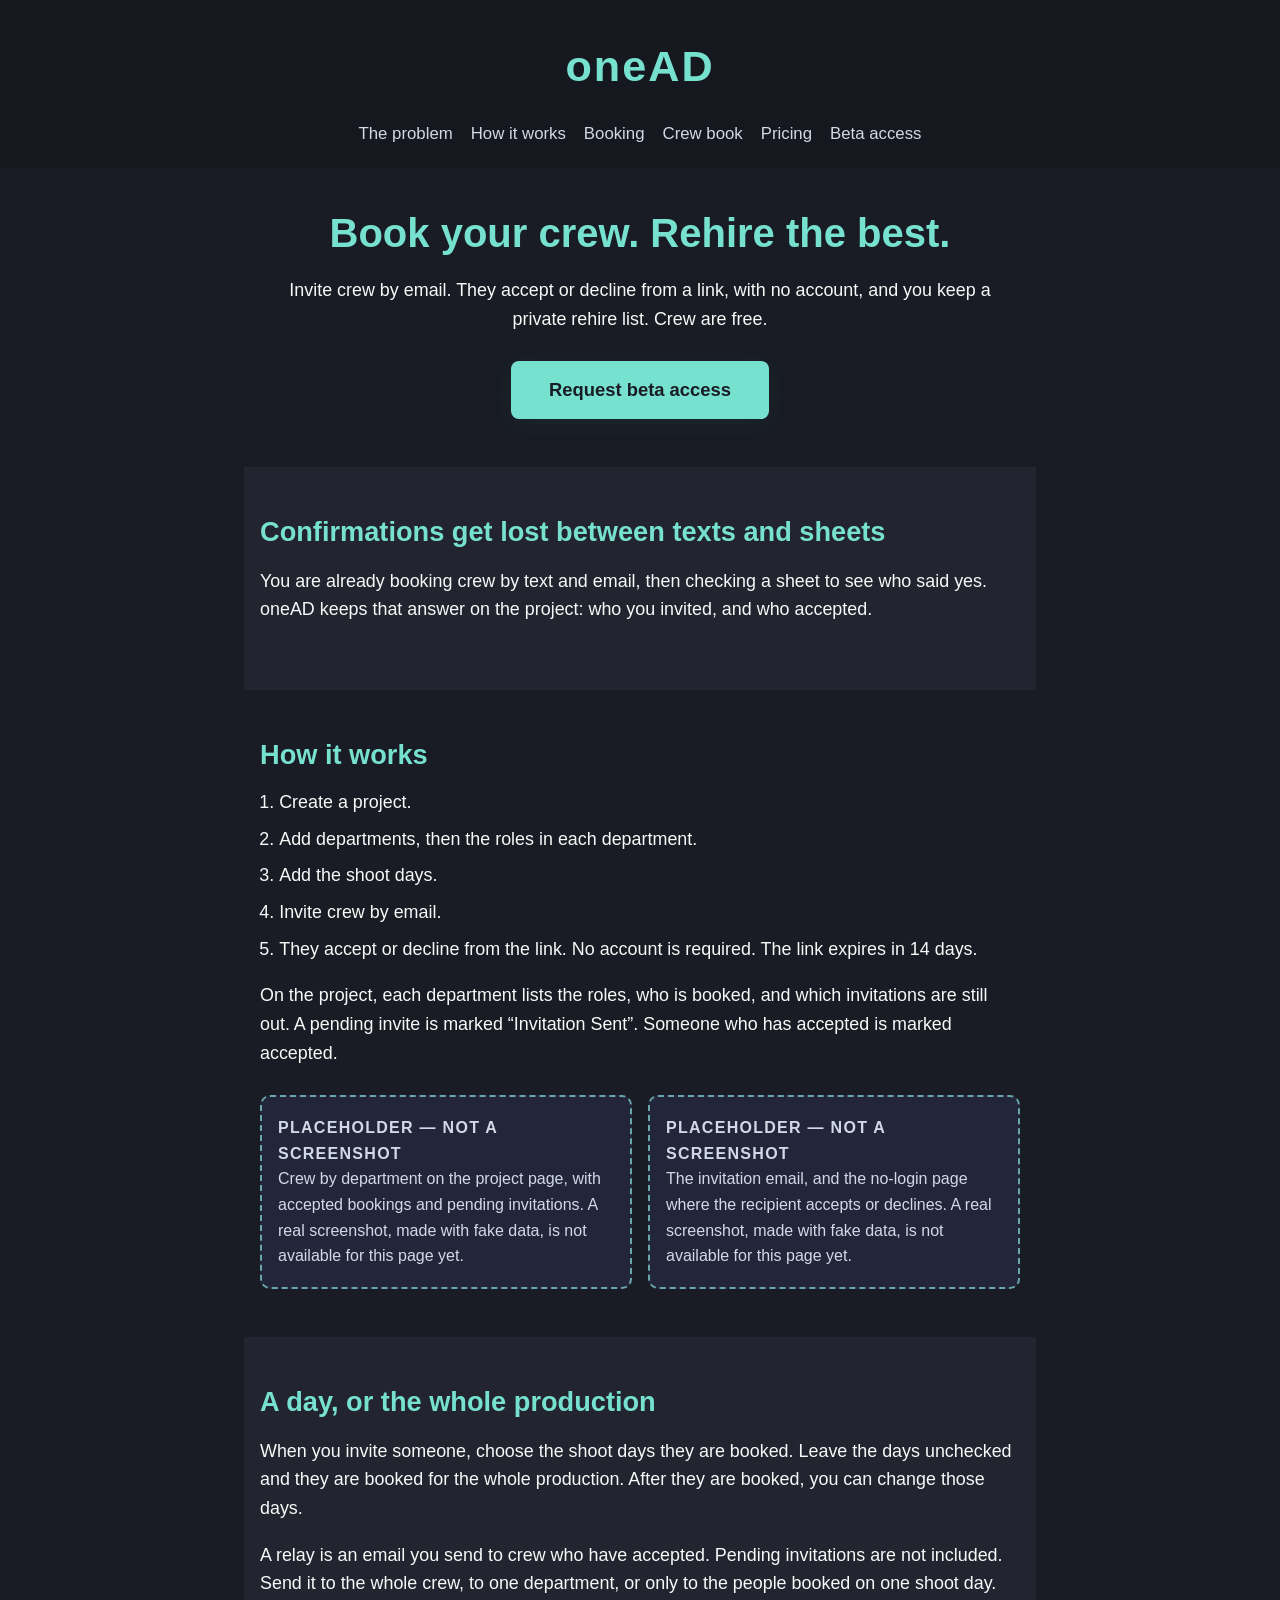
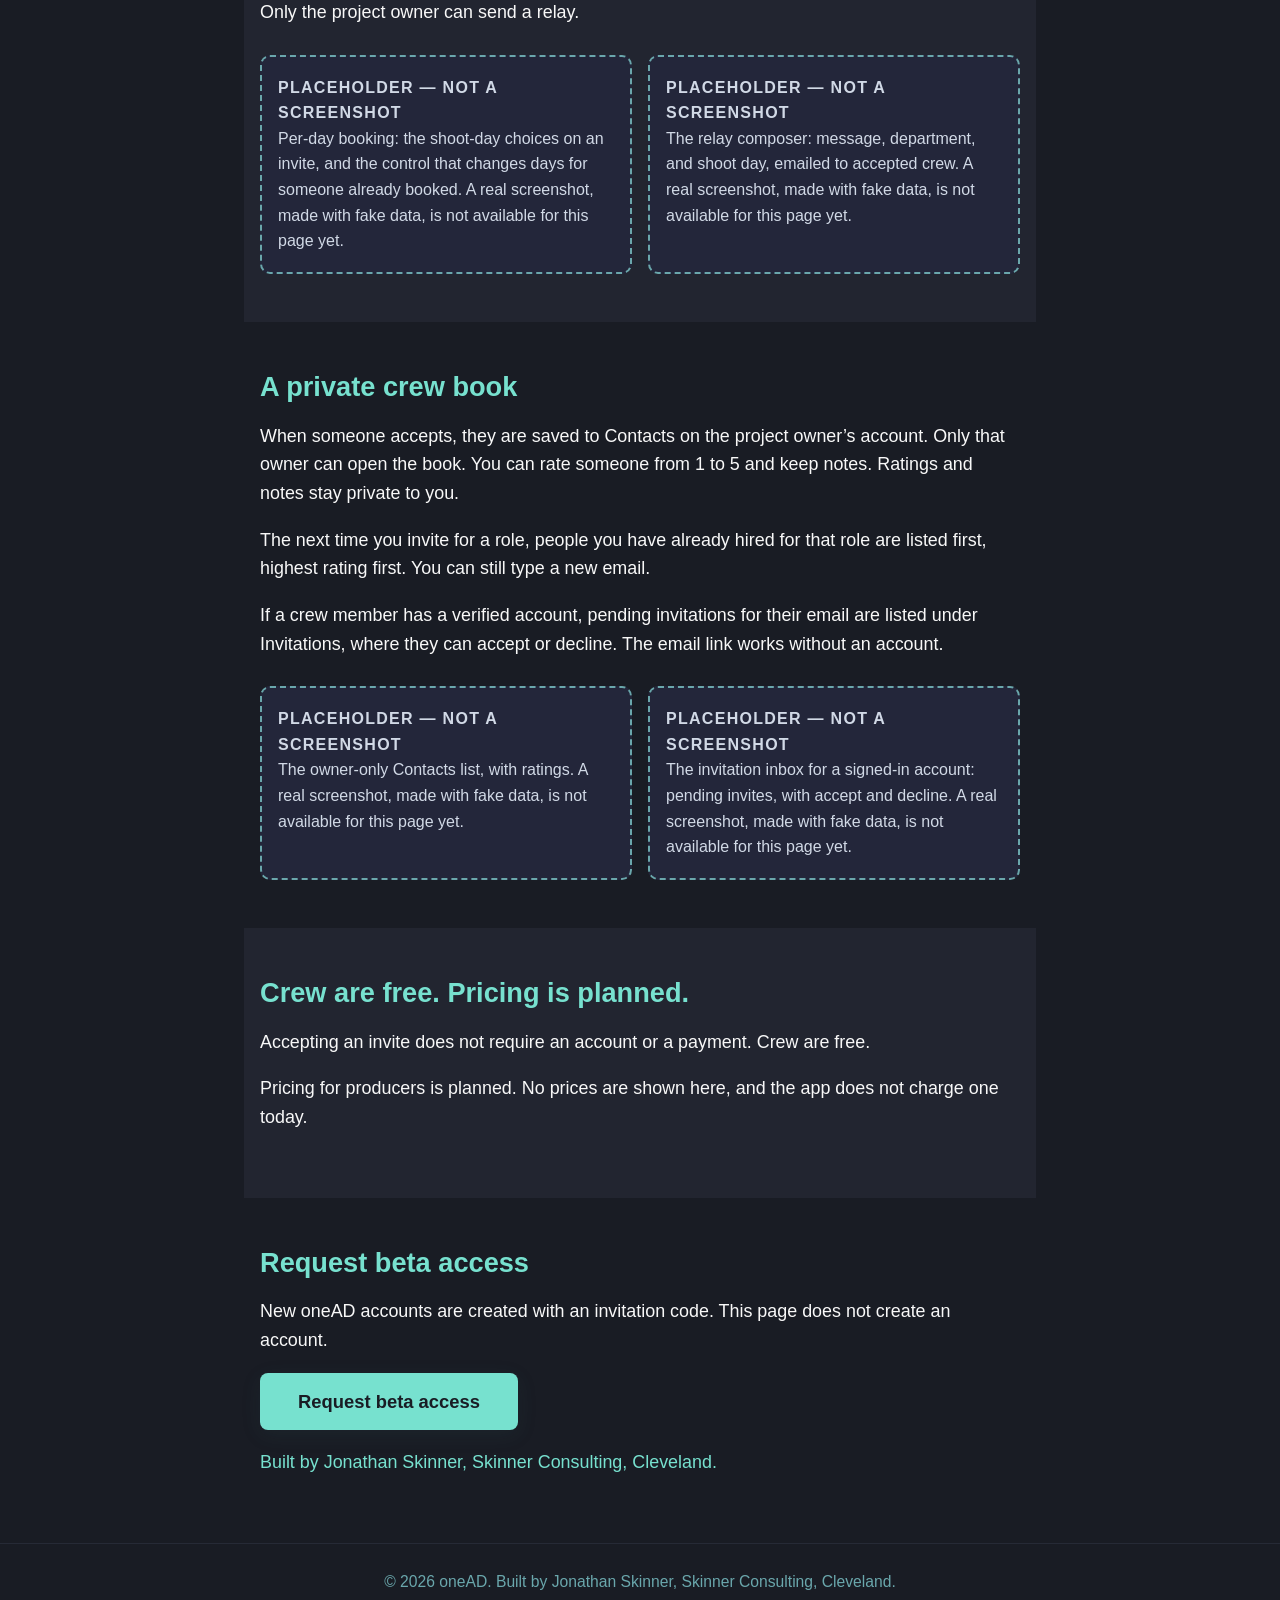
==== index.html @ 60d2ef18 "feat: redesign the homepage around what oneAD does today Replace the oversold feature cards with the" ====
<!DOCTYPE html>
<html lang="en">
<head>
    <meta charset="UTF-8">
    <title>oneAD — Book your crew. Rehire the best.</title>
    <meta name="viewport" content="width=device-width, initial-scale=1">
    <meta name="description" content="Invite crew by email, book them for a shoot day or the whole production, and keep a private rehire list. They accept or decline by link, with no account. Crew are free.">
    <style>
        body {
            font-family: 'Segoe UI', Arial, sans-serif;
            margin: 0;
            background: #191c24;
            color: #f8f8f8;
            line-height: 1.6;
        }
        header {
            background: #15181e;
            padding: 32px 16px 20px;
            text-align: center;
        }
        .logo {
            font-size: 2.7rem;
            font-weight: bold;
            color: #77e1cf;
            letter-spacing: 2px;
        }
        nav {
            margin: 20px 0 0;
            display: flex;
            flex-wrap: wrap;
            justify-content: center;
            gap: 8px 18px;
        }
        nav a {
            color: #d1d9e6;
            text-decoration: none;
            font-size: 1.05rem;
        }
        nav a:hover,
        nav a:focus-visible {
            color: #77e1cf;
        }
        a:focus-visible,
        button:focus-visible,
        input:focus-visible,
        textarea:focus-visible {
            outline: 2px solid #77e1cf;
            outline-offset: 3px;
        }
        .hero,
        .section {
            max-width: 760px;
            margin: 0 auto;
            padding: 48px 16px;
        }
        .hero {
            text-align: center;
            padding-top: 40px;
        }
        .hero h1,
        .section h2 {
            color: #77e1cf;
            line-height: 1.25;
        }
        .hero h1 {
            font-size: 2.5rem;
            margin: 0 0 18px;
        }
        .section h2 {
            font-size: 1.7rem;
            margin: 0 0 12px;
        }
        .lede,
        .hero p,
        .section p,
        .section li {
            font-size: 1.12rem;
        }
        .hero p {
            margin: 0 0 28px;
        }
        .cta-button,
        .form-submit {
            display: inline-block;
            background: #77e1cf;
            color: #191c24;
            font-size: 1.15rem;
            font-weight: bold;
            font-family: inherit;
            padding: 14px 38px;
            border: 0;
            border-radius: 8px;
            text-decoration: none;
            cursor: pointer;
            box-shadow: 0 5px 20px rgba(50, 100, 100, 0.12);
        }
        .cta-button:hover,
        .form-submit:hover {
            background: #5fd1b5;
            color: #15181e;
        }
        .band {
            background: #222530;
        }
        .steps {
            margin: 16px 0 0;
            padding-left: 1.2rem;
        }
        .steps li {
            margin: 0 0 8px;
        }
        .byline {
            color: #77e1cf;
            font-weight: 500;
        }
        .placeholder-grid {
            display: grid;
            grid-template-columns: 1fr;
            gap: 16px;
            margin-top: 28px;
        }
        .placeholder {
            margin: 0;
            background: #23263a;
            border: 2px dashed #6aa7ac;
            border-radius: 10px;
            padding: 18px 16px;
        }
        .placeholder-kicker {
            margin: 0 0 6px;
            color: #77e1cf;
            font-size: 0.78rem;
            font-weight: 700;
            letter-spacing: 0.08em;
            text-transform: uppercase;
        }
        .placeholder p {
            margin: 0;
            font-size: 1rem;
            color: #d1d9e6;
        }
        dialog {
            border: 0;
            border-radius: 12px;
            background: #23263a;
            color: #f8f8f8;
            width: min(440px, calc(100% - 32px));
            padding: 0;
            box-shadow: 0 12px 40px rgba(0, 0, 0, 0.35);
        }
        dialog::backdrop {
            background: rgba(10, 12, 16, 0.72);
        }
        .beta-form {
            margin: 0;
            padding: 24px 22px 22px;
        }
        .beta-form h2 {
            margin: 0 0 8px;
            color: #77e1cf;
            font-size: 1.4rem;
        }
        .beta-form p {
            margin: 0 0 16px;
            font-size: 0.98rem;
        }
        .field {
            display: flex;
            flex-direction: column;
            gap: 6px;
            margin-bottom: 14px;
            font-size: 0.98rem;
        }
        .field input {
            font: inherit;
            font-size: 1rem;
            padding: 10px 12px;
            border-radius: 8px;
            border: 1px solid #3a4158;
            background: #191c24;
            color: #f8f8f8;
        }
        .form-actions {
            display: flex;
            flex-wrap: wrap;
            gap: 10px;
            margin-top: 6px;
        }
        .text-button {
            background: transparent;
            color: #d1d9e6;
            border: 1px solid #3a4158;
            border-radius: 8px;
            font: inherit;
            font-weight: 600;
            padding: 14px 22px;
            cursor: pointer;
        }
        .form-status {
            margin: 12px 0 0;
            font-size: 0.98rem;
        }
        .form-status[data-state="error"] {
            color: #ffb4b4;
        }
        .hp {
            position: absolute;
            left: -10000px;
            top: auto;
            width: 1px;
            height: 1px;
            overflow: hidden;
        }
        footer {
            background: #191c24;
            text-align: center;
            padding: 25px 16px;
            font-size: 0.98rem;
            color: #6aa7ac;
            border-top: 1px solid #262a36;
        }
        @media (min-width: 751px) {
            .placeholder-grid {
                grid-template-columns: 1fr 1fr;
            }
        }
        @media (max-width: 750px) {
            .logo {
                font-size: 2.2rem;
            }
            .hero h1 {
                font-size: 1.9rem;
            }
            .cta-button,
            .form-submit,
            .text-button {
                width: 100%;
                box-sizing: border-box;
                text-align: center;
            }
            .form-actions {
                flex-direction: column;
            }
        }
    </style>
</head>
<body>
    <header>
        <div class="logo">oneAD</div>
        <nav aria-label="Page">
            <a href="#problem">The problem</a>
            <a href="#how-it-works">How it works</a>
            <a href="#booking">Booking</a>
            <a href="#crew-book">Crew book</a>
            <a href="#stack">Pricing</a>
            <a href="#request-access">Beta access</a>
        </nav>
    </header>

    <main>
        <section class="hero" id="top">
            <h1>Book your crew. Rehire the best.</h1>
            <p>
                Invite crew by email. They accept or decline from a link, with no account, and you keep a private rehire list. Crew are free.
            </p>
            <a class="cta-button" href="#beta-dialog">Request beta access</a>
        </section>

        <section class="section band" id="problem">
            <h2>Confirmations get lost between texts and sheets</h2>
            <p>
                You are already booking crew by text and email, then checking a sheet to see who said yes. oneAD keeps that answer on the project: who you invited, and who accepted.
            </p>
        </section>

        <section class="section" id="how-it-works">
            <h2>How it works</h2>
            <ol class="steps">
                <li>Create a project.</li>
                <li>Add departments, then the roles in each department.</li>
                <li>Add the shoot days.</li>
                <li>Invite crew by email.</li>
                <li>They accept or decline from the link. No account is required. The link expires in 14 days.</li>
            </ol>
            <p>
                On the project, each department lists the roles, who is booked, and which invitations are still out. A pending invite is marked “Invitation Sent”. Someone who has accepted is marked accepted.
            </p>
            <div class="placeholder-grid">
                <figure class="placeholder">
                    <p class="placeholder-kicker">Placeholder — not a screenshot</p>
                    <p>Crew by department on the project page, with accepted bookings and pending invitations. A real screenshot, made with fake data, is not available for this page yet.</p>
                </figure>
                <figure class="placeholder">
                    <p class="placeholder-kicker">Placeholder — not a screenshot</p>
                    <p>The invitation email, and the no-login page where the recipient accepts or declines. A real screenshot, made with fake data, is not available for this page yet.</p>
                </figure>
            </div>
        </section>

        <section class="section band" id="booking">
            <h2>A day, or the whole production</h2>
            <p>
                When you invite someone, choose the shoot days they are booked. Leave the days unchecked and they are booked for the whole production. After they are booked, you can change those days.
            </p>
            <p>
                A relay is an email you send to crew who have accepted. Pending invitations are not included. Send it to the whole crew, to one department, or only to the people booked on one shoot day. Only the project owner can send a relay.
            </p>
            <div class="placeholder-grid">
                <figure class="placeholder">
                    <p class="placeholder-kicker">Placeholder — not a screenshot</p>
                    <p>Per-day booking: the shoot-day choices on an invite, and the control that changes days for someone already booked. A real screenshot, made with fake data, is not available for this page yet.</p>
                </figure>
                <figure class="placeholder">
                    <p class="placeholder-kicker">Placeholder — not a screenshot</p>
                    <p>The relay composer: message, department, and shoot day, emailed to accepted crew. A real screenshot, made with fake data, is not available for this page yet.</p>
                </figure>
            </div>
        </section>

        <section class="section" id="crew-book">
            <h2>A private crew book</h2>
            <p>
                When someone accepts, they are saved to Contacts on the project owner’s account. Only that owner can open the book. You can rate someone from 1 to 5 and keep notes. Ratings and notes stay private to you.
            </p>
            <p>
                The next time you invite for a role, people you have already hired for that role are listed first, highest rating first. You can still type a new email.
            </p>
            <p>
                If a crew member has a verified account, pending invitations for their email are listed under Invitations, where they can accept or decline. The email link works without an account.
            </p>
            <div class="placeholder-grid">
                <figure class="placeholder">
                    <p class="placeholder-kicker">Placeholder — not a screenshot</p>
                    <p>The owner-only Contacts list, with ratings. A real screenshot, made with fake data, is not available for this page yet.</p>
                </figure>
                <figure class="placeholder">
                    <p class="placeholder-kicker">Placeholder — not a screenshot</p>
                    <p>The invitation inbox for a signed-in account: pending invites, with accept and decline. A real screenshot, made with fake data, is not available for this page yet.</p>
                </figure>
            </div>
        </section>

        <section class="section band" id="stack">
            <h2>Crew are free. Pricing is planned.</h2>
            <p>
                Accepting an invite does not require an account or a payment. Crew are free.
            </p>
            <p>
                Pricing for producers is planned. No prices are shown here, and the app does not charge one today.
            </p>
        </section>

        <section class="section" id="request-access">
            <h2>Request beta access</h2>
            <p>
                New oneAD accounts are created with an invitation code. This page does not create an account.
            </p>
            <a class="cta-button" href="#beta-dialog">Request beta access</a>
            <p class="byline">Built by Jonathan Skinner, Skinner Consulting, Cleveland.</p>
        </section>
    </main>

    <dialog id="beta-dialog" aria-labelledby="beta-dialog-title">
        <form class="beta-form" name="beta-access" method="POST" data-netlify="true" data-netlify-honeypot="bot-field">
            <h2 id="beta-dialog-title">Request beta access</h2>
            <p>Send your name, email, and the kind of production you work on.</p>
            <p class="hp">
                <label>Leave this empty <input name="bot-field" tabindex="-1" autocomplete="off"></label>
            </p>
            <input type="hidden" name="form-name" value="beta-access">
            <label class="field">
                Name
                <input id="beta-name" name="name" type="text" required maxlength="200" autocomplete="name">
            </label>
            <label class="field">
                Email
                <input id="beta-email" name="email" type="email" required maxlength="200" autocomplete="email">
            </label>
            <label class="field">
                Production type
                <input id="beta-production-type" name="production-type" type="text" required maxlength="200" autocomplete="organization-title">
            </label>
            <div class="form-actions">
                <button class="form-submit" type="submit">Request beta access</button>
                <button class="text-button" type="button" id="beta-cancel">Cancel</button>
            </div>
            <p class="form-status" id="beta-status" role="status" hidden></p>
        </form>
    </dialog>

    <noscript>
        <style>
            #beta-dialog {
                display: block;
                position: static;
                width: min(440px, calc(100% - 32px));
                margin: 0 auto 48px;
                inset: auto;
            }
            #beta-cancel {
                display: none;
            }
        </style>
    </noscript>

    <footer>
        &copy; 2026 oneAD. Built by Jonathan Skinner, Skinner Consulting, Cleveland.
    </footer>

    <script>
        (function () {
            var dialog = document.getElementById('beta-dialog');
            var form = dialog.querySelector('form');
            var status = document.getElementById('beta-status');
            var cancel = document.getElementById('beta-cancel');
            var nameInput = document.getElementById('beta-name');
            var lastTrigger = null;

            if (!dialog || !form || typeof dialog.showModal !== 'function') {
                return;
            }

            function openDialog(trigger) {
                lastTrigger = trigger || null;
                status.hidden = true;
                status.textContent = '';
                status.removeAttribute('data-state');
                dialog.showModal();
                nameInput.focus();
            }

            function closeDialog() {
                if (dialog.open) {
                    dialog.close();
                }
            }

            document.querySelectorAll('a[href="#beta-dialog"]').forEach(function (link) {
                link.addEventListener('click', function (event) {
                    event.preventDefault();
                    openDialog(link);
                });
            });

            cancel.addEventListener('click', closeDialog);

            dialog.addEventListener('close', function () {
                if (lastTrigger && typeof lastTrigger.focus === 'function') {
                    lastTrigger.focus();
                }
            });

            form.addEventListener('submit', function (event) {
                event.preventDefault();
                if (!form.reportValidity()) {
                    return;
                }

                var submit = form.querySelector('button[type="submit"]');
                submit.disabled = true;
                status.hidden = true;
                status.removeAttribute('data-state');

                var body = new URLSearchParams(new FormData(form)).toString();
                fetch('/', {
                    method: 'POST',
                    headers: { 'Content-Type': 'application/x-www-form-urlencoded' },
                    body: body
                }).then(function (response) {
                    if (!response.ok) {
                        throw new Error('Request failed');
                    }
                    form.reset();
                    status.textContent = 'Thanks. Your request has been sent.';
                    status.hidden = false;
                }).catch(function () {
                    status.dataset.state = 'error';
                    status.textContent = 'That request did not send. Check the form and try again.';
                    status.hidden = false;
                }).finally(function () {
                    submit.disabled = false;
                });
            });
        })();
    </script>
</body>
</html>
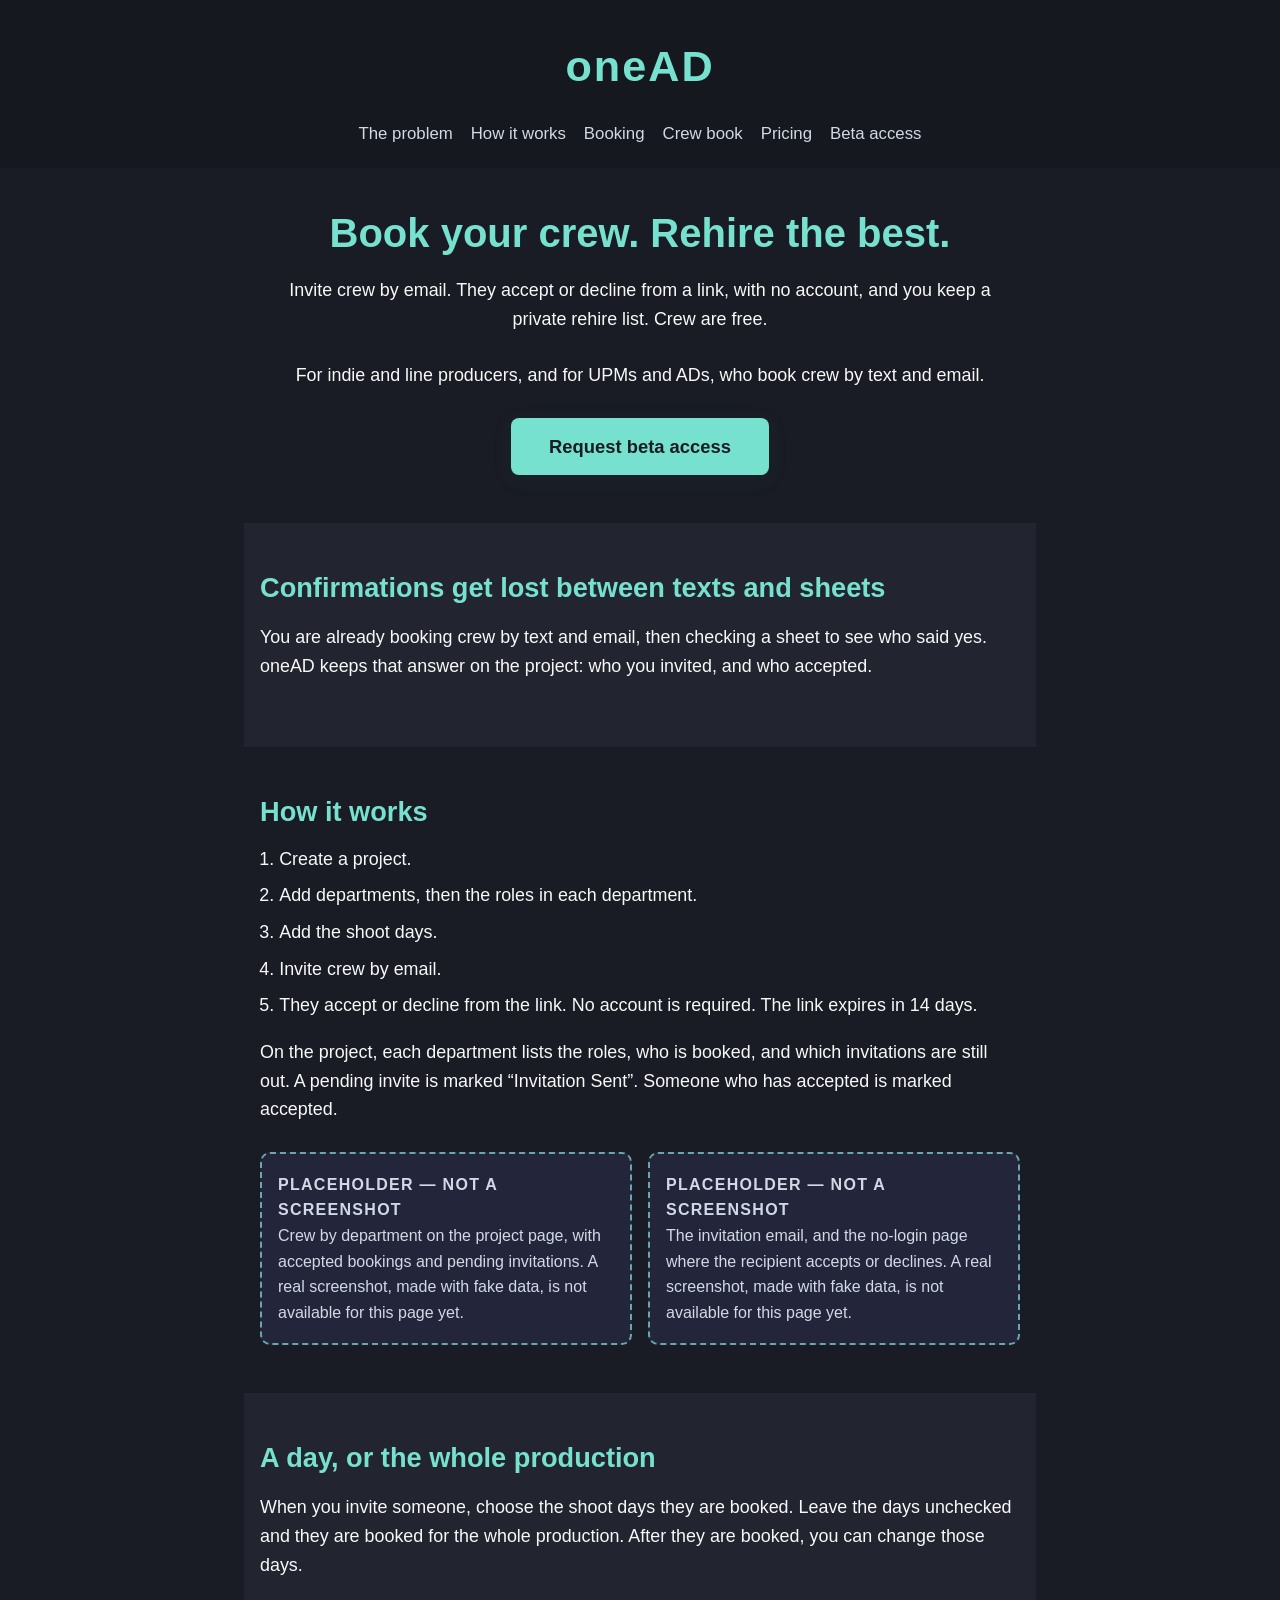
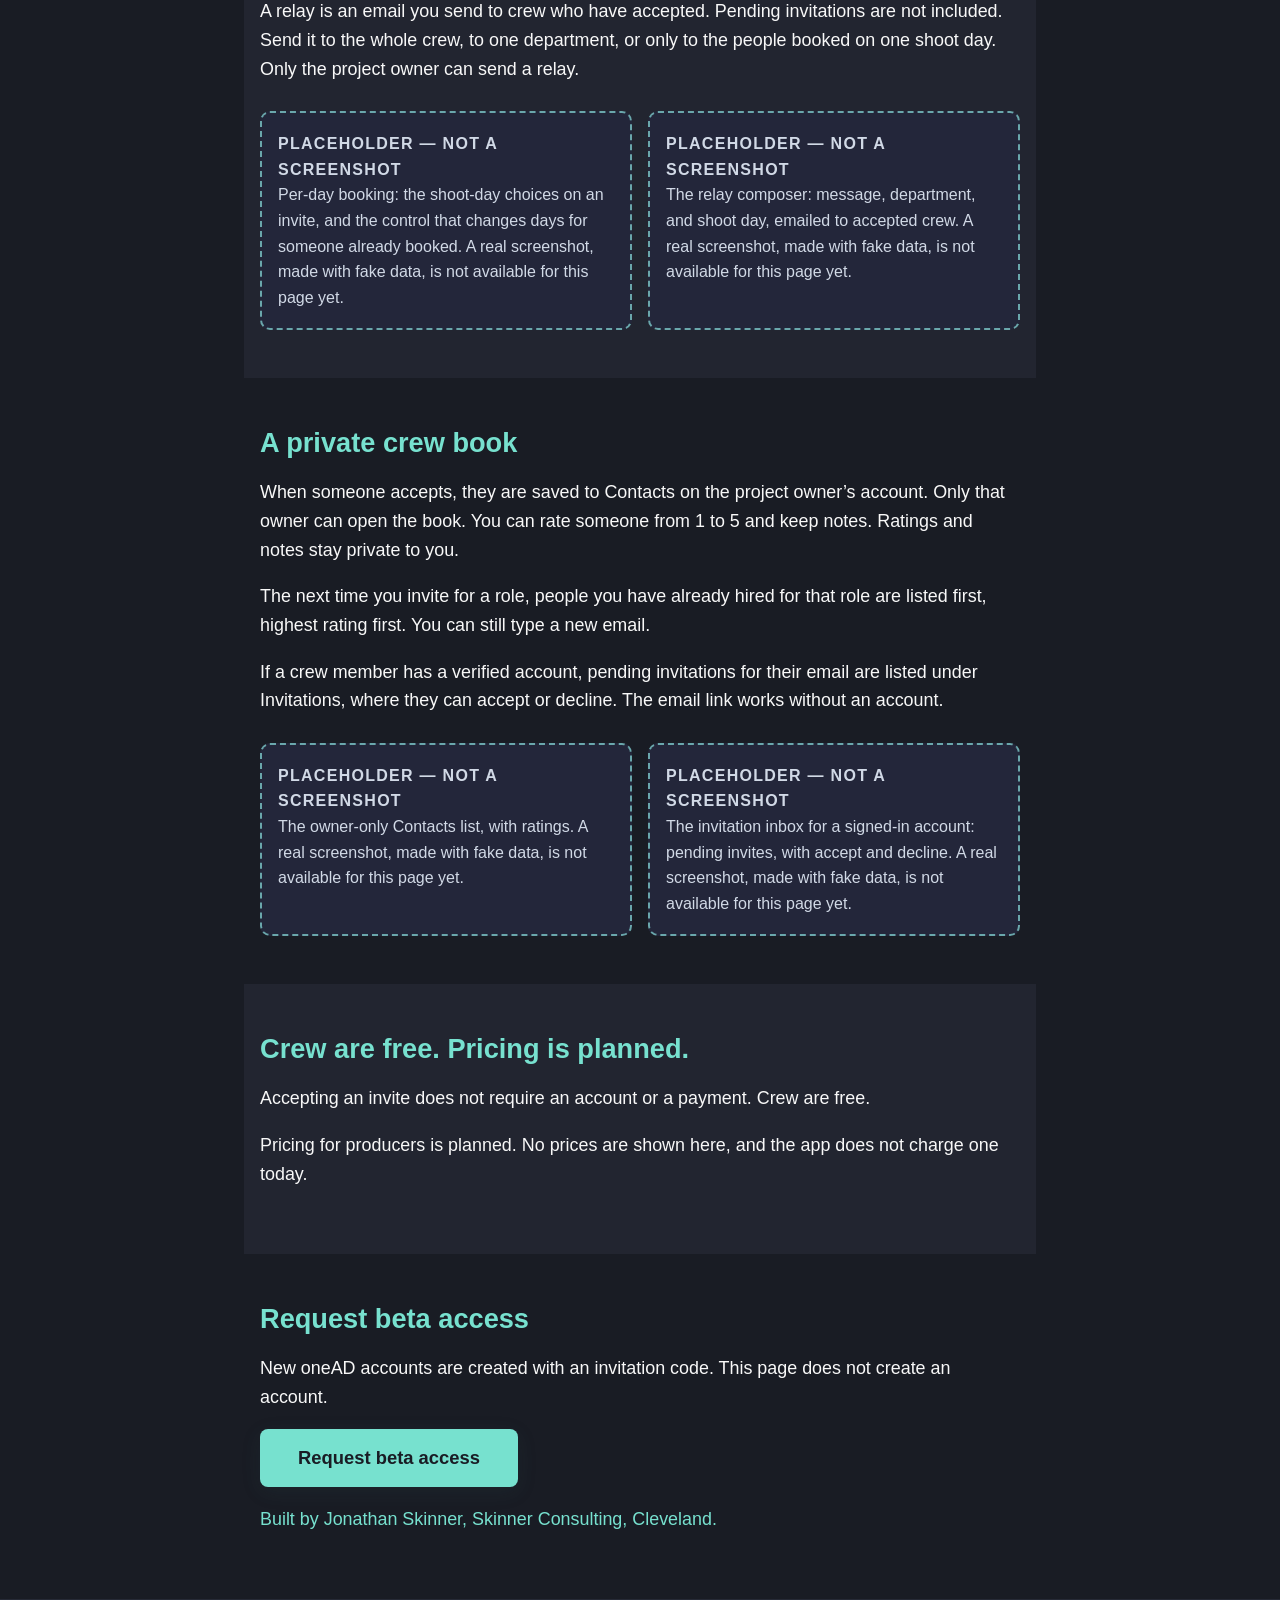
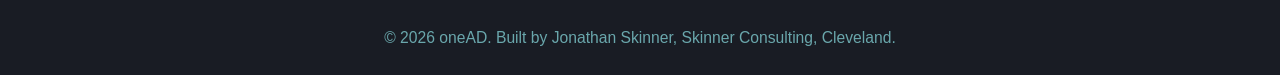
==== commit 0f6e734b: "feat: name the producers the homepage is written for The approved brief addresses indie and line pro" ====
--- a/index.html
+++ b/index.html
@@ -262,6 +262,9 @@
             <h1>Book your crew. Rehire the best.</h1>
             <p>
                 Invite crew by email. They accept or decline from a link, with no account, and you keep a private rehire list. Crew are free.
+            </p>
+            <p>
+                For indie and line producers, and for UPMs and ADs, who book crew by text and email.
             </p>
             <a class="cta-button" href="#beta-dialog">Request beta access</a>
         </section>
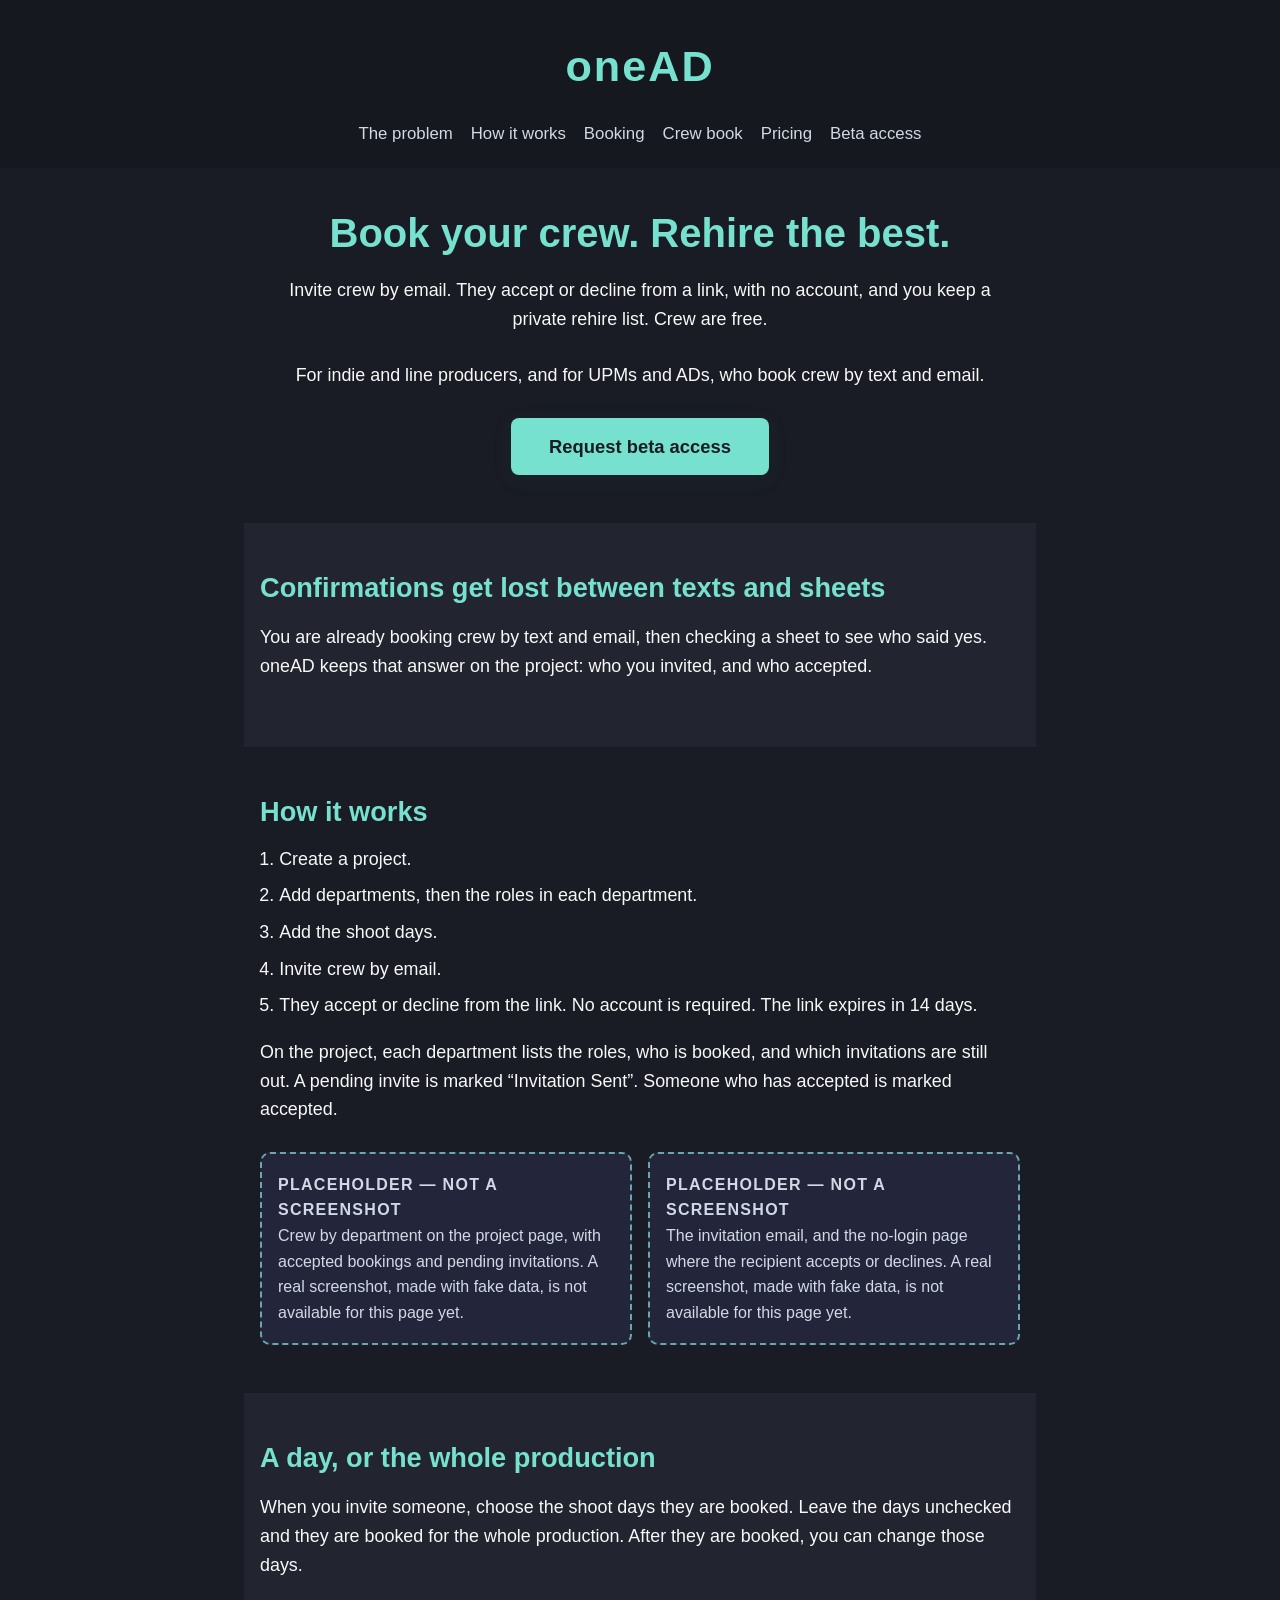
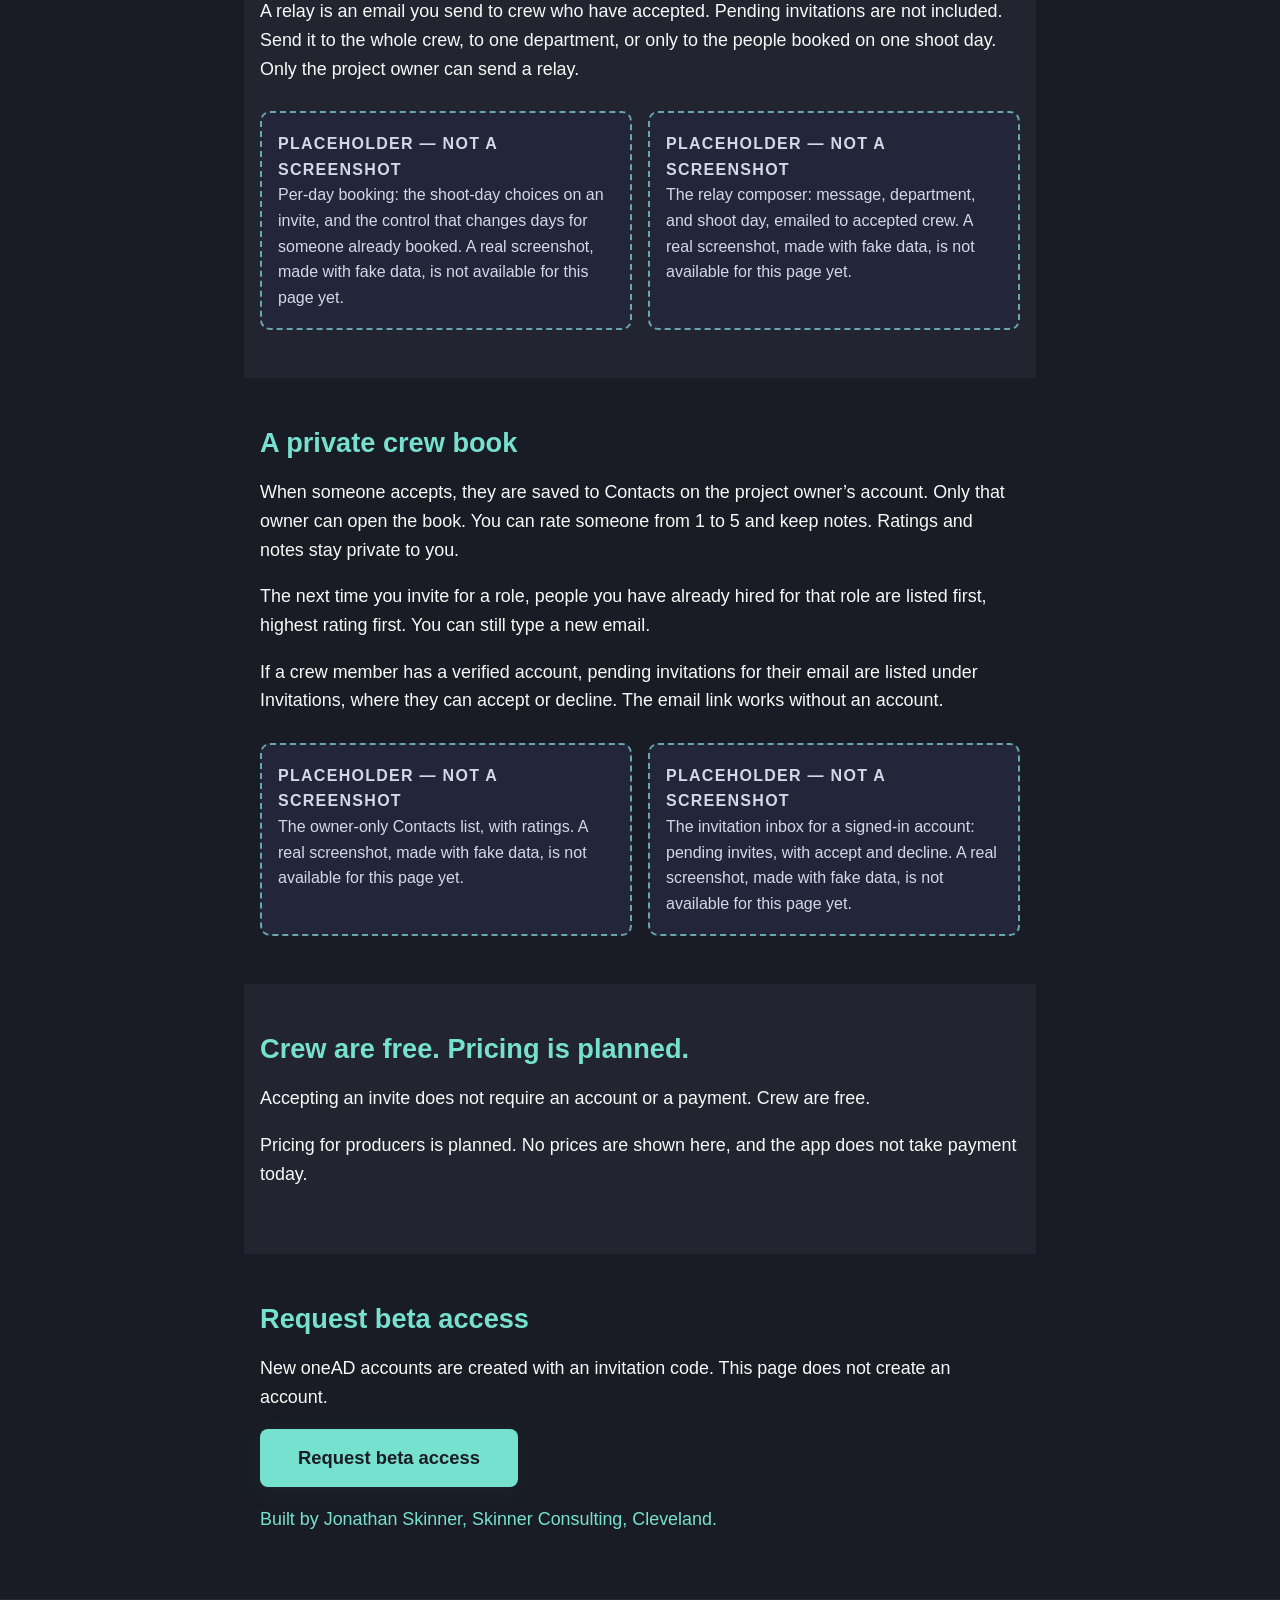
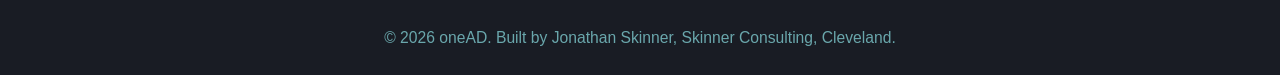
==== commit 6cd3a5af: "fix: keep the beta form valid and clarify pricing copy Move the no-JavaScript form styles into the h" ====
--- a/index.html
+++ b/index.html
@@ -5,6 +5,20 @@
     <title>oneAD — Book your crew. Rehire the best.</title>
     <meta name="viewport" content="width=device-width, initial-scale=1">
     <meta name="description" content="Invite crew by email, book them for a shoot day or the whole production, and keep a private rehire list. They accept or decline by link, with no account. Crew are free.">
+    <noscript>
+        <style>
+            #beta-dialog {
+                display: block;
+                position: static;
+                width: min(440px, calc(100% - 32px));
+                margin: 0 auto 48px;
+                inset: auto;
+            }
+            #beta-cancel {
+                display: none;
+            }
+        </style>
+    </noscript>
     <style>
         body {
             font-family: 'Segoe UI', Arial, sans-serif;
@@ -349,7 +363,7 @@
                 Accepting an invite does not require an account or a payment. Crew are free.
             </p>
             <p>
-                Pricing for producers is planned. No prices are shown here, and the app does not charge one today.
+                Pricing for producers is planned. No prices are shown here, and the app does not take payment today.
             </p>
         </section>
 
@@ -368,7 +382,7 @@
             <h2 id="beta-dialog-title">Request beta access</h2>
             <p>Send your name, email, and the kind of production you work on.</p>
             <p class="hp">
-                <label>Leave this empty <input name="bot-field" tabindex="-1" autocomplete="off"></label>
+                <label>Leave this empty <input name="bot-field" type="text" tabindex="-1" autocomplete="off"></label>
             </p>
             <input type="hidden" name="form-name" value="beta-access">
             <label class="field">
@@ -390,21 +404,6 @@
             <p class="form-status" id="beta-status" role="status" hidden></p>
         </form>
     </dialog>
-
-    <noscript>
-        <style>
-            #beta-dialog {
-                display: block;
-                position: static;
-                width: min(440px, calc(100% - 32px));
-                margin: 0 auto 48px;
-                inset: auto;
-            }
-            #beta-cancel {
-                display: none;
-            }
-        </style>
-    </noscript>
 
     <footer>
         &copy; 2026 oneAD. Built by Jonathan Skinner, Skinner Consulting, Cleveland.
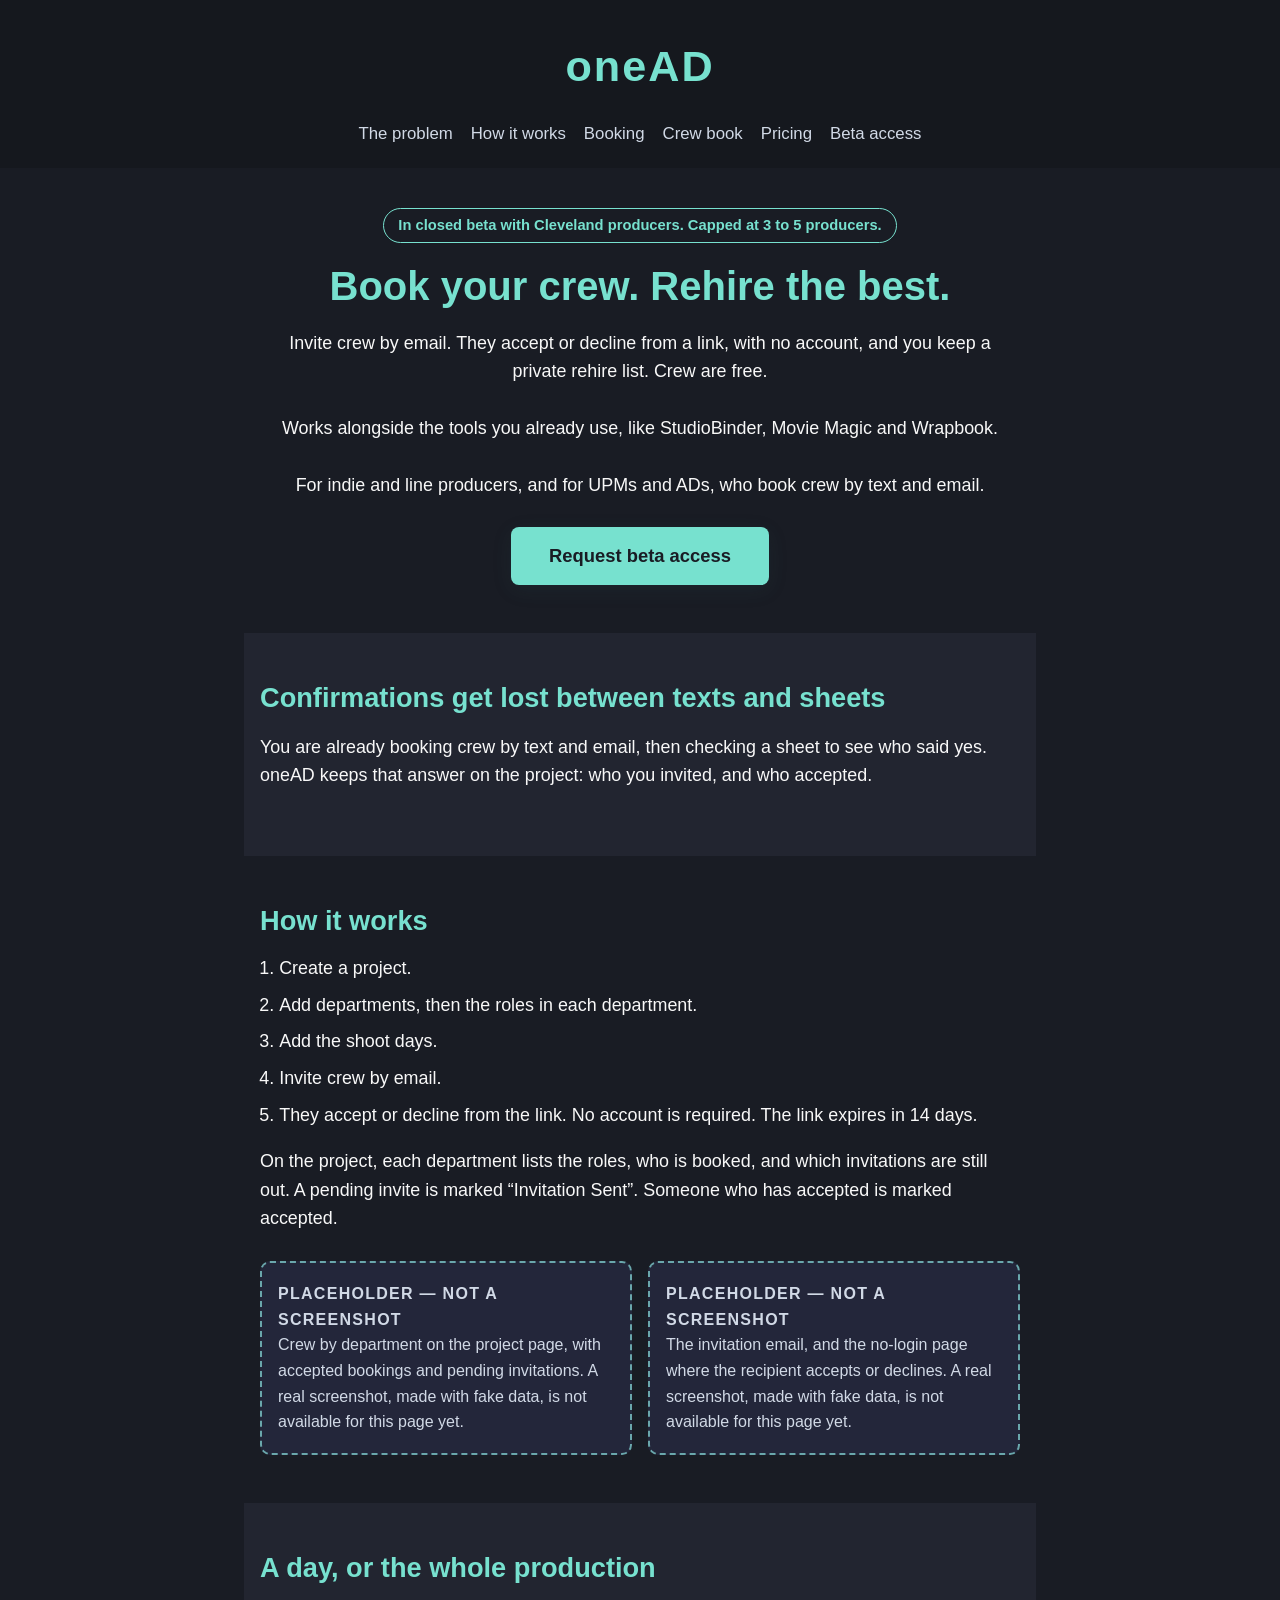
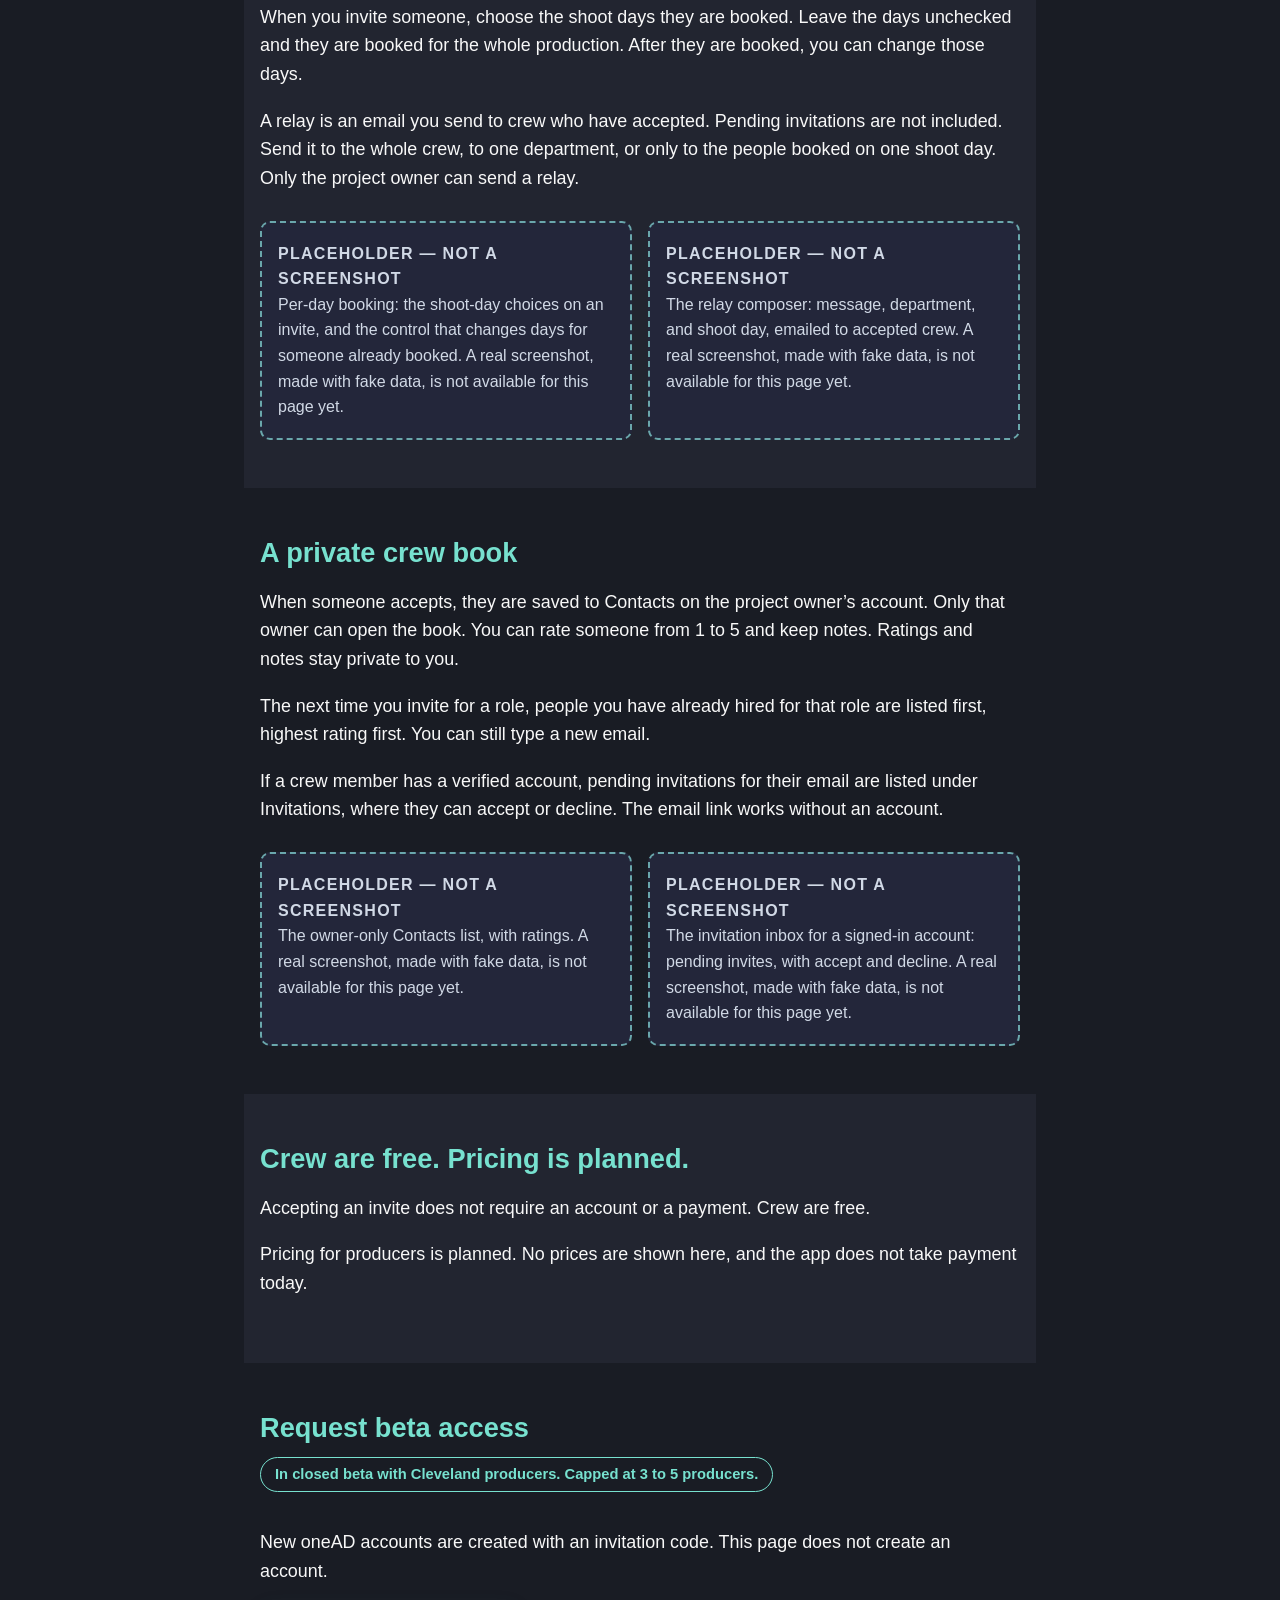
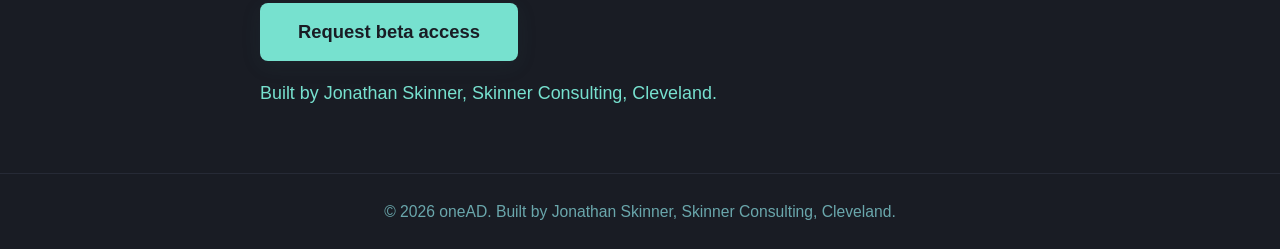
==== commit c5eaf7b5: "feat: add the confirmed beta lines and homepage SEO tags Publish the closed-beta cap and the alongsi" ====
--- a/index.html
+++ b/index.html
@@ -2,9 +2,38 @@
 <html lang="en">
 <head>
     <meta charset="UTF-8">
-    <title>oneAD — Book your crew. Rehire the best.</title>
+    <title>oneAD: Crew Booking for Film Productions</title>
     <meta name="viewport" content="width=device-width, initial-scale=1">
     <meta name="description" content="Invite crew by email, book them for a shoot day or the whole production, and keep a private rehire list. They accept or decline by link, with no account. Crew are free.">
+    <link rel="canonical" href="https://oneadapp.com/">
+    <meta property="og:title" content="oneAD: Crew Booking for Film Productions">
+    <meta property="og:description" content="Invite crew by email, book them for a shoot day or the whole production, and keep a private rehire list. They accept or decline by link, with no account. Crew are free.">
+    <meta property="og:type" content="website">
+    <meta property="og:url" content="https://oneadapp.com/">
+    <meta property="og:site_name" content="oneAD">
+    <meta name="twitter:card" content="summary">
+    <meta name="twitter:description" content="Invite crew by email, book them for a shoot day or the whole production, and keep a private rehire list. They accept or decline by link, with no account. Crew are free.">
+    <link rel="icon" href="/favicon.svg" type="image/svg+xml">
+    <script type="application/ld+json">
+    {
+        "@context": "https://schema.org",
+        "@type": "Organization",
+        "name": "oneAD",
+        "url": "https://oneadapp.com/",
+        "founder": {
+            "@type": "Person",
+            "name": "Jonathan Skinner"
+        }
+    }
+    </script>
+    <script type="application/ld+json">
+    {
+        "@context": "https://schema.org",
+        "@type": "WebSite",
+        "name": "oneAD",
+        "url": "https://oneadapp.com/"
+    }
+    </script>
     <noscript>
         <style>
             #beta-dialog {
@@ -92,6 +121,18 @@
         }
         .hero p {
             margin: 0 0 28px;
+        }
+        .hero .beta-badge,
+        .section .beta-badge {
+            display: inline-block;
+            margin: 0 0 18px;
+            padding: 6px 14px;
+            border: 1px solid #77e1cf;
+            border-radius: 999px;
+            color: #77e1cf;
+            font-size: 0.92rem;
+            font-weight: 600;
+            line-height: 1.4;
         }
         .cta-button,
         .form-submit {
@@ -169,7 +210,7 @@
             margin: 0;
             padding: 24px 22px 22px;
         }
-        .beta-form h2 {
+        .beta-form h3 {
             margin: 0 0 8px;
             color: #77e1cf;
             font-size: 1.4rem;
@@ -273,9 +314,13 @@
 
     <main>
         <section class="hero" id="top">
+            <p class="beta-badge">In closed beta with Cleveland producers. Capped at 3 to 5 producers.</p>
             <h1>Book your crew. Rehire the best.</h1>
             <p>
                 Invite crew by email. They accept or decline from a link, with no account, and you keep a private rehire list. Crew are free.
+            </p>
+            <p>
+                Works alongside the tools you already use, like StudioBinder, Movie Magic and Wrapbook.
             </p>
             <p>
                 For indie and line producers, and for UPMs and ADs, who book crew by text and email.
@@ -369,6 +414,7 @@
 
         <section class="section" id="request-access">
             <h2>Request beta access</h2>
+            <p class="beta-badge">In closed beta with Cleveland producers. Capped at 3 to 5 producers.</p>
             <p>
                 New oneAD accounts are created with an invitation code. This page does not create an account.
             </p>
@@ -379,7 +425,7 @@
 
     <dialog id="beta-dialog" aria-labelledby="beta-dialog-title">
         <form class="beta-form" name="beta-access" method="POST" data-netlify="true" data-netlify-honeypot="bot-field">
-            <h2 id="beta-dialog-title">Request beta access</h2>
+            <h3 id="beta-dialog-title">Request beta access</h3>
             <p>Send your name, email, and the kind of production you work on.</p>
             <p class="hp">
                 <label>Leave this empty <input name="bot-field" type="text" tabindex="-1" autocomplete="off"></label>
@@ -395,7 +441,7 @@
             </label>
             <label class="field">
                 Production type
-                <input id="beta-production-type" name="production-type" type="text" required maxlength="200" autocomplete="organization-title">
+                <input id="beta-production-type" name="production-type" type="text" required maxlength="200" autocomplete="off">
             </label>
             <div class="form-actions">
                 <button class="form-submit" type="submit">Request beta access</button>
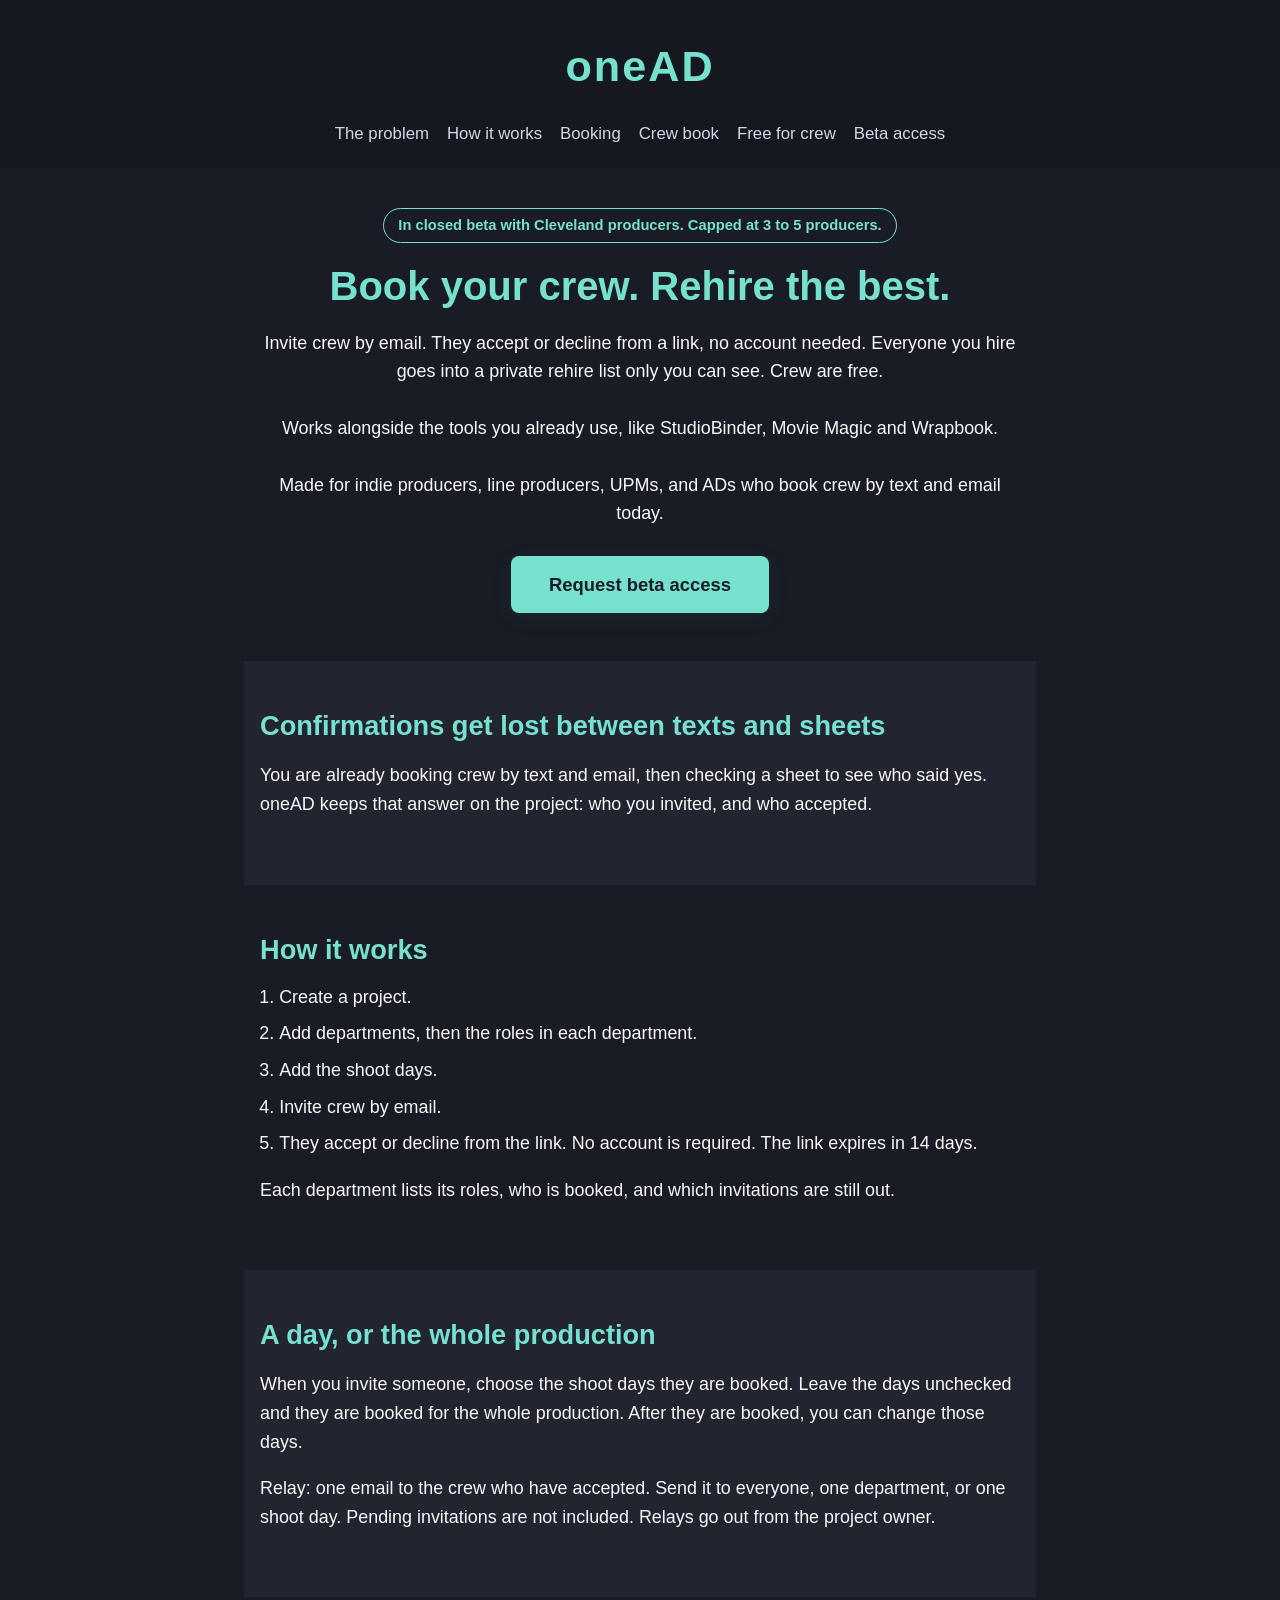
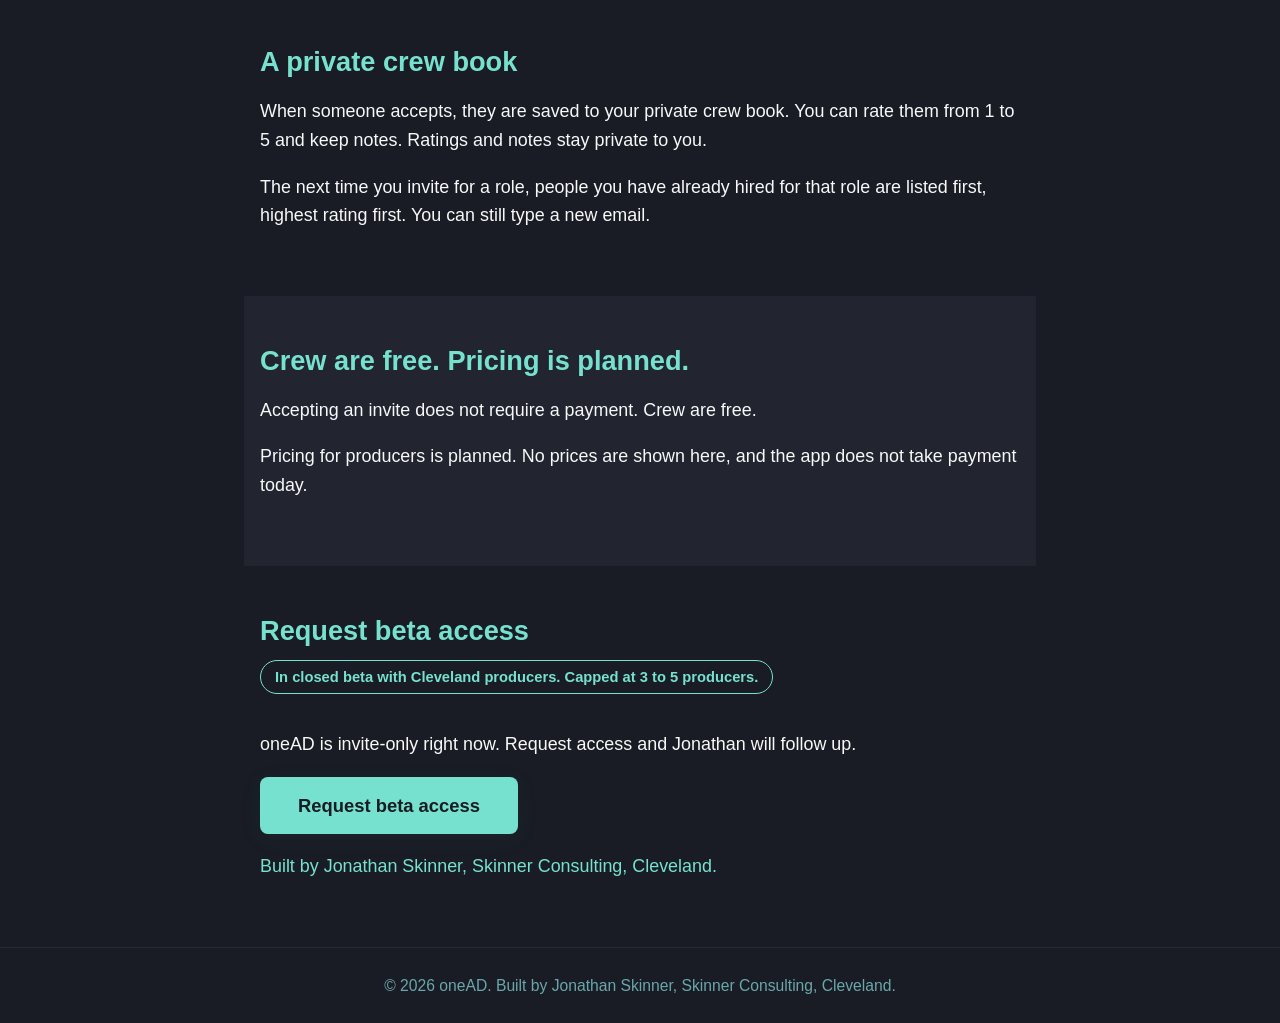
==== commit ceb8beab: "feat: apply the final homepage copy Drop the screenshot placeholders, set the agreed description, an" ====
--- a/index.html
+++ b/index.html
@@ -4,15 +4,15 @@
     <meta charset="UTF-8">
     <title>oneAD: Crew Booking for Film Productions</title>
     <meta name="viewport" content="width=device-width, initial-scale=1">
-    <meta name="description" content="Invite crew by email, book them for a shoot day or the whole production, and keep a private rehire list. They accept or decline by link, with no account. Crew are free.">
+    <meta name="description" content="Invite film crew by email, book them by shoot day or the whole production, and keep a private rehire list. Crew accept by link, no account. Free for crew.">
     <link rel="canonical" href="https://oneadapp.com/">
     <meta property="og:title" content="oneAD: Crew Booking for Film Productions">
-    <meta property="og:description" content="Invite crew by email, book them for a shoot day or the whole production, and keep a private rehire list. They accept or decline by link, with no account. Crew are free.">
+    <meta property="og:description" content="Invite film crew by email, book them by shoot day or the whole production, and keep a private rehire list. Crew accept by link, no account. Free for crew.">
     <meta property="og:type" content="website">
     <meta property="og:url" content="https://oneadapp.com/">
     <meta property="og:site_name" content="oneAD">
     <meta name="twitter:card" content="summary">
-    <meta name="twitter:description" content="Invite crew by email, book them for a shoot day or the whole production, and keep a private rehire list. They accept or decline by link, with no account. Crew are free.">
+    <meta name="twitter:description" content="Invite film crew by email, book them by shoot day or the whole production, and keep a private rehire list. Crew accept by link, no account. Free for crew.">
     <link rel="icon" href="/favicon.svg" type="image/svg+xml">
     <script type="application/ld+json">
     {
@@ -168,32 +168,6 @@
             color: #77e1cf;
             font-weight: 500;
         }
-        .placeholder-grid {
-            display: grid;
-            grid-template-columns: 1fr;
-            gap: 16px;
-            margin-top: 28px;
-        }
-        .placeholder {
-            margin: 0;
-            background: #23263a;
-            border: 2px dashed #6aa7ac;
-            border-radius: 10px;
-            padding: 18px 16px;
-        }
-        .placeholder-kicker {
-            margin: 0 0 6px;
-            color: #77e1cf;
-            font-size: 0.78rem;
-            font-weight: 700;
-            letter-spacing: 0.08em;
-            text-transform: uppercase;
-        }
-        .placeholder p {
-            margin: 0;
-            font-size: 1rem;
-            color: #d1d9e6;
-        }
         dialog {
             border: 0;
             border-radius: 12px;
@@ -273,11 +247,6 @@
             font-size: 0.98rem;
             color: #6aa7ac;
             border-top: 1px solid #262a36;
-        }
-        @media (min-width: 751px) {
-            .placeholder-grid {
-                grid-template-columns: 1fr 1fr;
-            }
         }
         @media (max-width: 750px) {
             .logo {
@@ -307,7 +276,7 @@
             <a href="#how-it-works">How it works</a>
             <a href="#booking">Booking</a>
             <a href="#crew-book">Crew book</a>
-            <a href="#stack">Pricing</a>
+            <a href="#free-for-crew">Free for crew</a>
             <a href="#request-access">Beta access</a>
         </nav>
     </header>
@@ -317,13 +286,13 @@
             <p class="beta-badge">In closed beta with Cleveland producers. Capped at 3 to 5 producers.</p>
             <h1>Book your crew. Rehire the best.</h1>
             <p>
-                Invite crew by email. They accept or decline from a link, with no account, and you keep a private rehire list. Crew are free.
+                Invite crew by email. They accept or decline from a link, no account needed. Everyone you hire goes into a private rehire list only you can see. Crew are free.
             </p>
             <p>
                 Works alongside the tools you already use, like StudioBinder, Movie Magic and Wrapbook.
             </p>
             <p>
-                For indie and line producers, and for UPMs and ADs, who book crew by text and email.
+                Made for indie producers, line producers, UPMs, and ADs who book crew by text and email today.
             </p>
             <a class="cta-button" href="#beta-dialog">Request beta access</a>
         </section>
@@ -345,18 +314,8 @@
                 <li>They accept or decline from the link. No account is required. The link expires in 14 days.</li>
             </ol>
             <p>
-                On the project, each department lists the roles, who is booked, and which invitations are still out. A pending invite is marked “Invitation Sent”. Someone who has accepted is marked accepted.
-            </p>
-            <div class="placeholder-grid">
-                <figure class="placeholder">
-                    <p class="placeholder-kicker">Placeholder — not a screenshot</p>
-                    <p>Crew by department on the project page, with accepted bookings and pending invitations. A real screenshot, made with fake data, is not available for this page yet.</p>
-                </figure>
-                <figure class="placeholder">
-                    <p class="placeholder-kicker">Placeholder — not a screenshot</p>
-                    <p>The invitation email, and the no-login page where the recipient accepts or declines. A real screenshot, made with fake data, is not available for this page yet.</p>
-                </figure>
-            </div>
+                Each department lists its roles, who is booked, and which invitations are still out.
+            </p>
         </section>
 
         <section class="section band" id="booking">
@@ -365,47 +324,24 @@
                 When you invite someone, choose the shoot days they are booked. Leave the days unchecked and they are booked for the whole production. After they are booked, you can change those days.
             </p>
             <p>
-                A relay is an email you send to crew who have accepted. Pending invitations are not included. Send it to the whole crew, to one department, or only to the people booked on one shoot day. Only the project owner can send a relay.
-            </p>
-            <div class="placeholder-grid">
-                <figure class="placeholder">
-                    <p class="placeholder-kicker">Placeholder — not a screenshot</p>
-                    <p>Per-day booking: the shoot-day choices on an invite, and the control that changes days for someone already booked. A real screenshot, made with fake data, is not available for this page yet.</p>
-                </figure>
-                <figure class="placeholder">
-                    <p class="placeholder-kicker">Placeholder — not a screenshot</p>
-                    <p>The relay composer: message, department, and shoot day, emailed to accepted crew. A real screenshot, made with fake data, is not available for this page yet.</p>
-                </figure>
-            </div>
+                Relay: one email to the crew who have accepted. Send it to everyone, one department, or one shoot day. Pending invitations are not included. Relays go out from the project owner.
+            </p>
         </section>
 
         <section class="section" id="crew-book">
             <h2>A private crew book</h2>
             <p>
-                When someone accepts, they are saved to Contacts on the project owner’s account. Only that owner can open the book. You can rate someone from 1 to 5 and keep notes. Ratings and notes stay private to you.
+                When someone accepts, they are saved to your private crew book. You can rate them from 1 to 5 and keep notes. Ratings and notes stay private to you.
             </p>
             <p>
                 The next time you invite for a role, people you have already hired for that role are listed first, highest rating first. You can still type a new email.
             </p>
-            <p>
-                If a crew member has a verified account, pending invitations for their email are listed under Invitations, where they can accept or decline. The email link works without an account.
-            </p>
-            <div class="placeholder-grid">
-                <figure class="placeholder">
-                    <p class="placeholder-kicker">Placeholder — not a screenshot</p>
-                    <p>The owner-only Contacts list, with ratings. A real screenshot, made with fake data, is not available for this page yet.</p>
-                </figure>
-                <figure class="placeholder">
-                    <p class="placeholder-kicker">Placeholder — not a screenshot</p>
-                    <p>The invitation inbox for a signed-in account: pending invites, with accept and decline. A real screenshot, made with fake data, is not available for this page yet.</p>
-                </figure>
-            </div>
-        </section>
-
-        <section class="section band" id="stack">
+        </section>
+
+        <section class="section band" id="free-for-crew">
             <h2>Crew are free. Pricing is planned.</h2>
             <p>
-                Accepting an invite does not require an account or a payment. Crew are free.
+                Accepting an invite does not require a payment. Crew are free.
             </p>
             <p>
                 Pricing for producers is planned. No prices are shown here, and the app does not take payment today.
@@ -416,7 +352,7 @@
             <h2>Request beta access</h2>
             <p class="beta-badge">In closed beta with Cleveland producers. Capped at 3 to 5 producers.</p>
             <p>
-                New oneAD accounts are created with an invitation code. This page does not create an account.
+                oneAD is invite-only right now. Request access and Jonathan will follow up.
             </p>
             <a class="cta-button" href="#beta-dialog">Request beta access</a>
             <p class="byline">Built by Jonathan Skinner, Skinner Consulting, Cleveland.</p>
@@ -427,7 +363,7 @@
         <form class="beta-form" name="beta-access" method="POST" data-netlify="true" data-netlify-honeypot="bot-field">
             <h3 id="beta-dialog-title">Request beta access</h3>
             <p>Send your name, email, and the kind of production you work on.</p>
-            <p class="hp">
+            <p class="hp" aria-hidden="true">
                 <label>Leave this empty <input name="bot-field" type="text" tabindex="-1" autocomplete="off"></label>
             </p>
             <input type="hidden" name="form-name" value="beta-access">
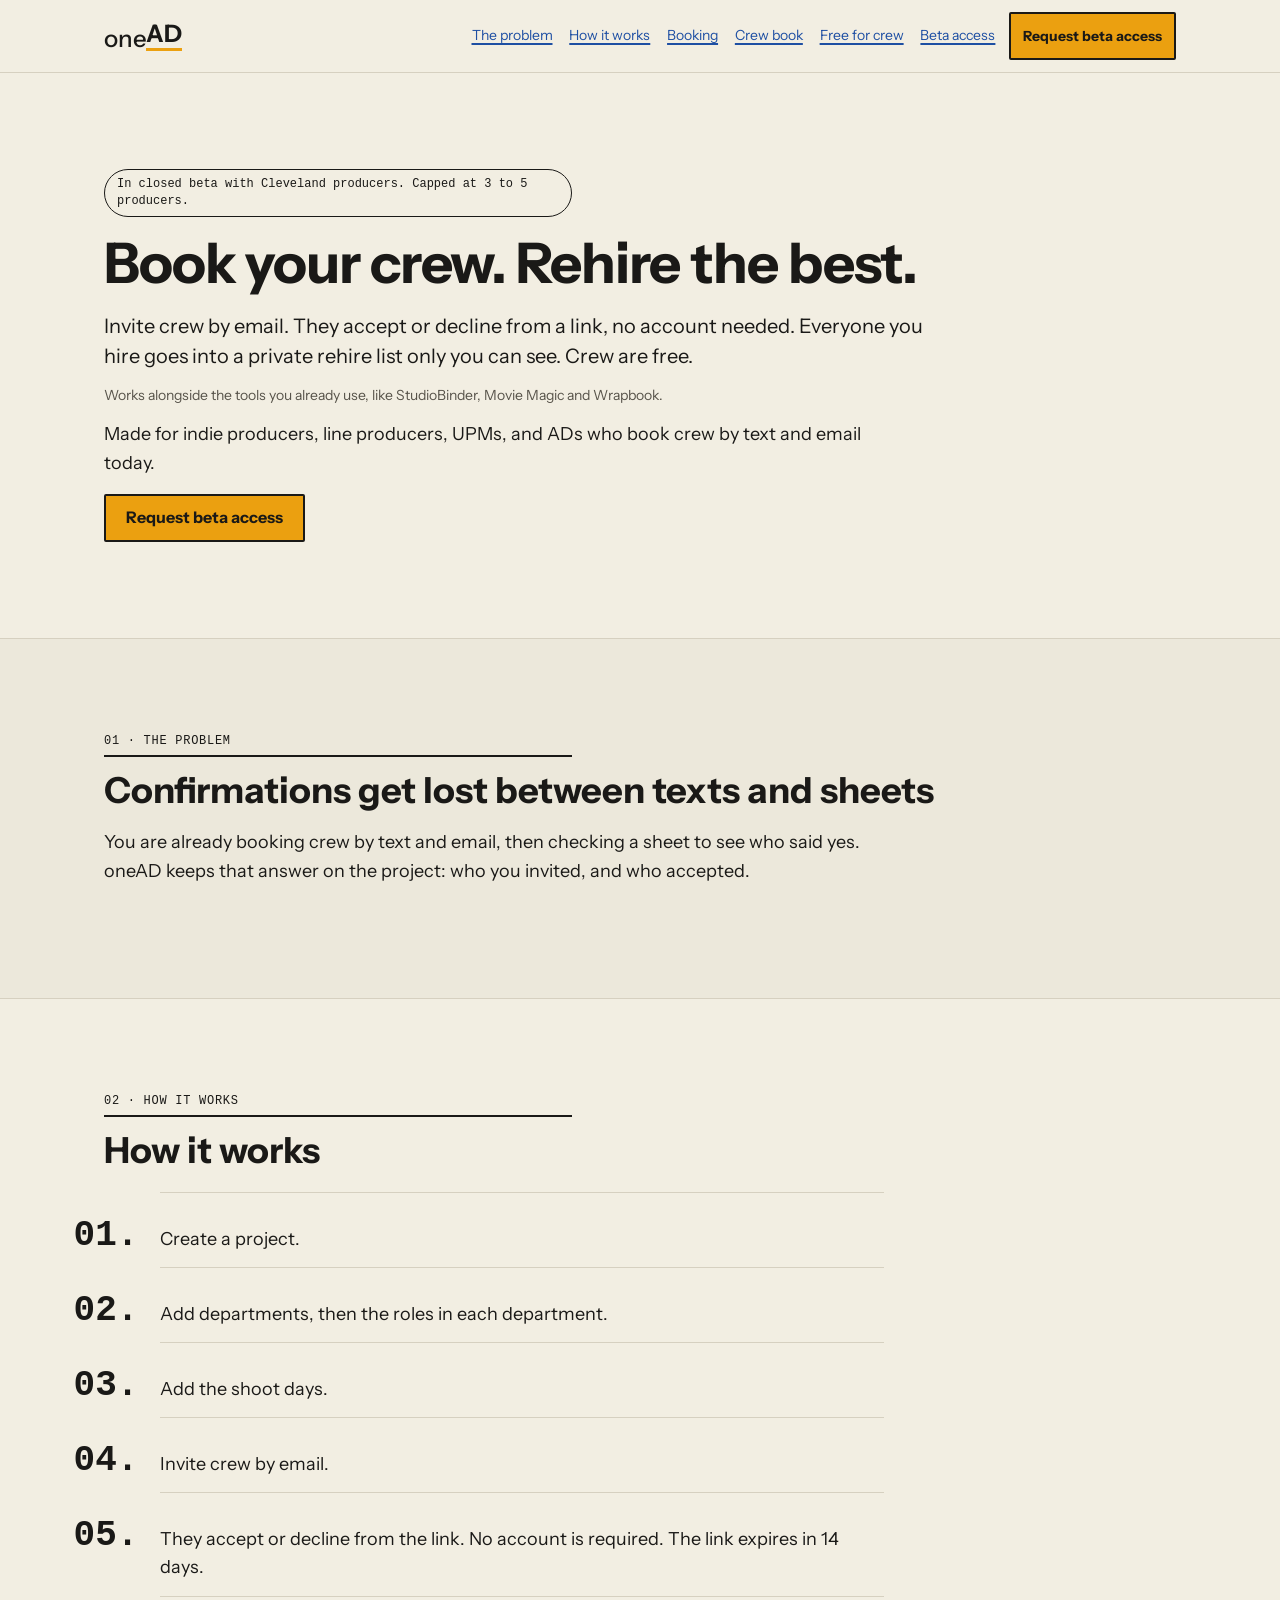
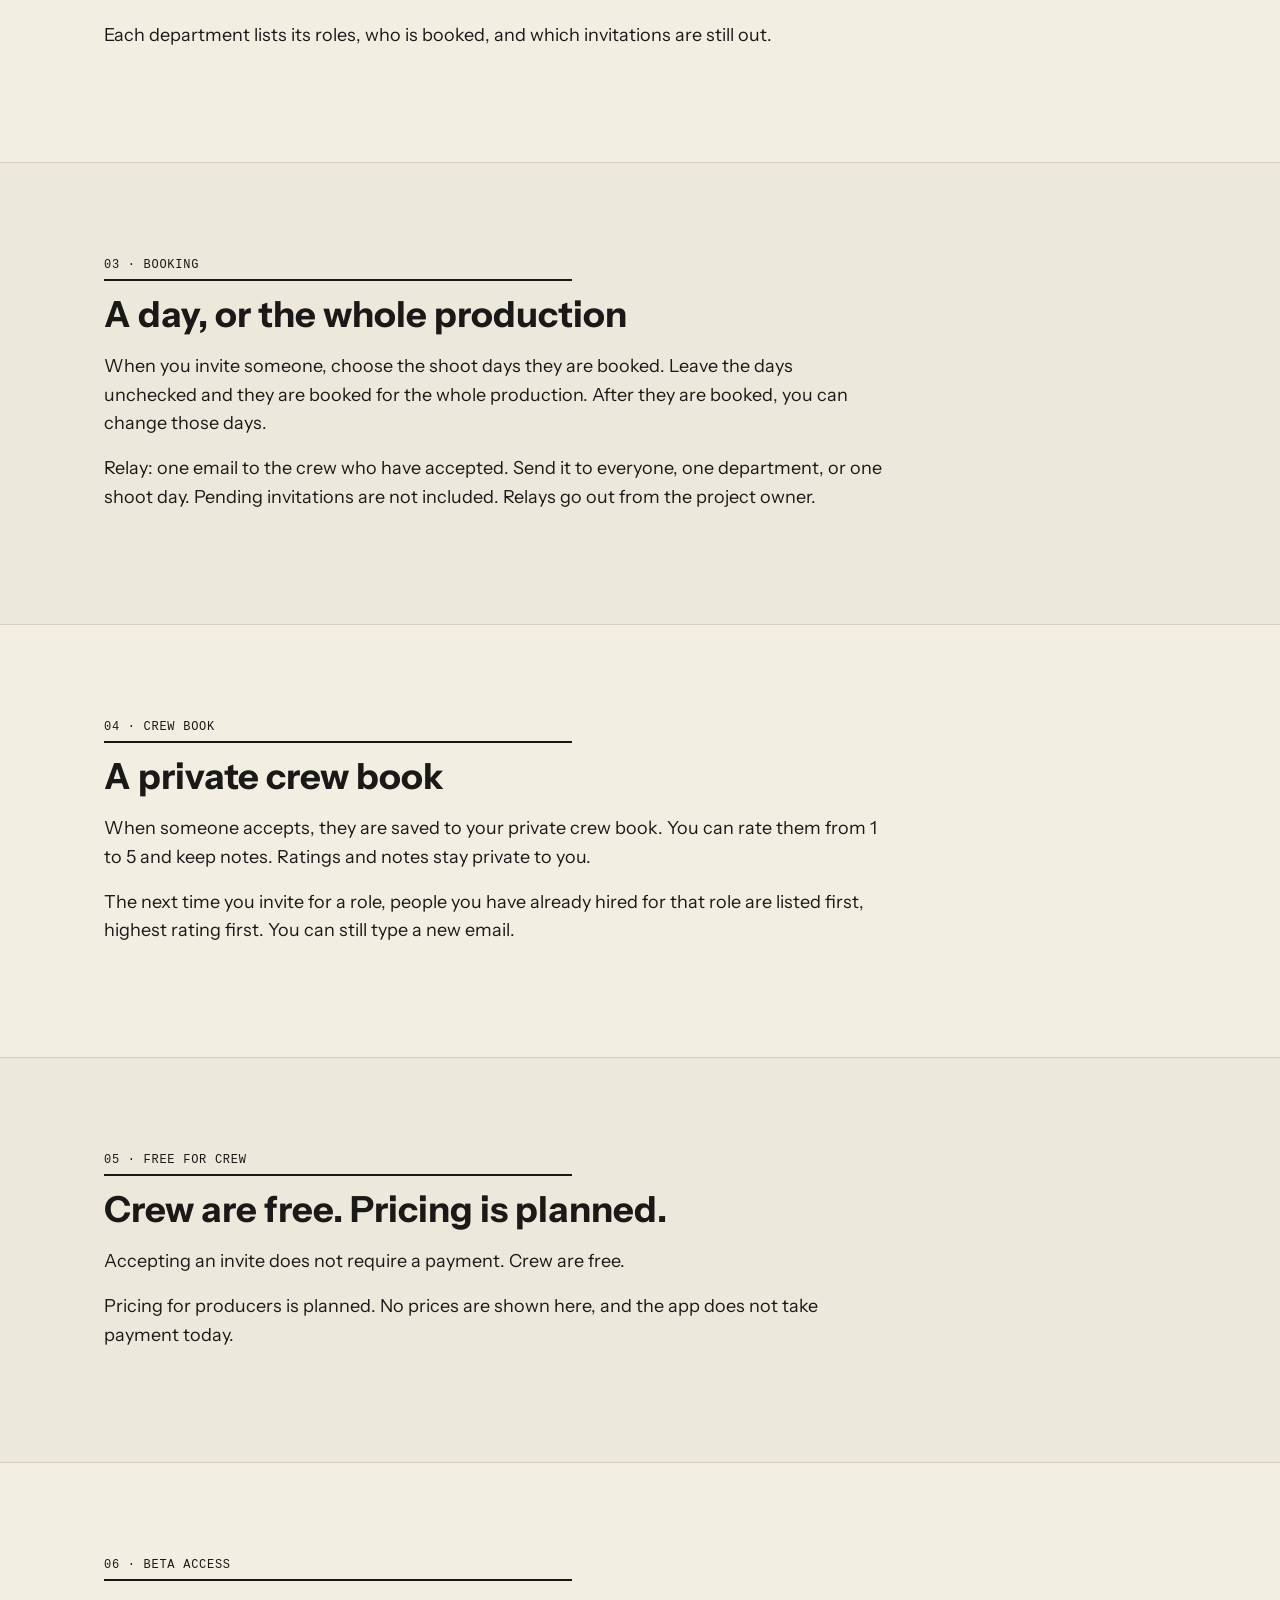
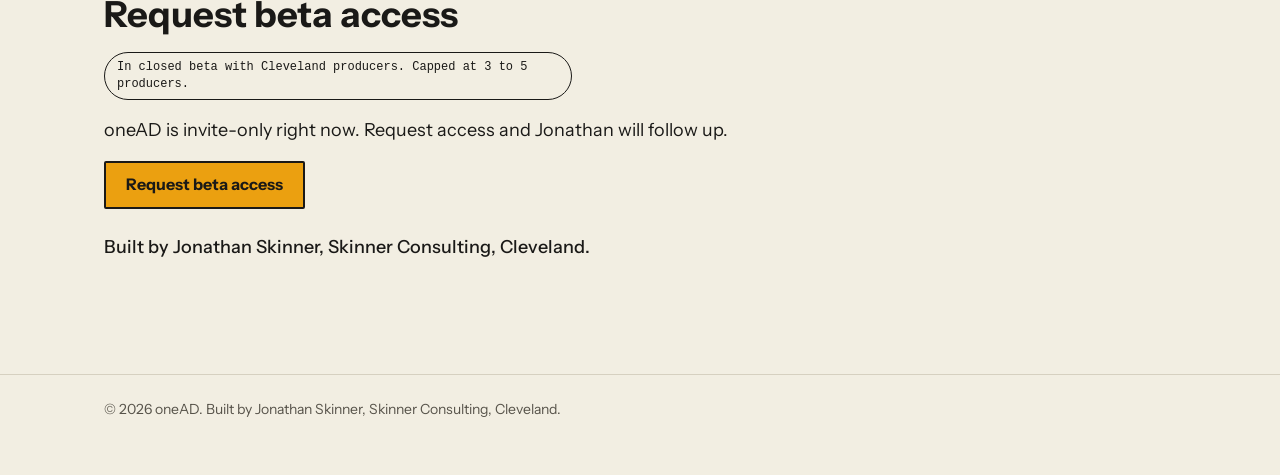
==== commit 68a53492: "feat: restyle the homepage on the Call Sheet theme Apply the shared tokens to the page without chang" ====
--- a/index.html
+++ b/index.html
@@ -14,6 +14,7 @@
     <meta name="twitter:card" content="summary">
     <meta name="twitter:description" content="Invite film crew by email, book them by shoot day or the whole production, and keep a private rehire list. Crew accept by link, no account. Free for crew.">
     <link rel="icon" href="/favicon.svg" type="image/svg+xml">
+    <link rel="preload" href="/fonts/instrument-sans-v1.woff2" as="font" type="font/woff2" crossorigin>
     <script type="application/ld+json">
     {
         "@context": "https://schema.org",
@@ -49,188 +50,555 @@
         </style>
     </noscript>
     <style>
+        @font-face {
+            font-family: "Instrument Sans";
+            font-style: normal;
+            font-weight: 400 700;
+            font-display: swap;
+            src: url("/fonts/instrument-sans-v1.woff2") format("woff2");
+            unicode-range: U+0000-00FF, U+0131, U+0152-0153, U+02BB-02BC, U+02C6, U+02DA, U+02DC, U+0304, U+0308, U+0329, U+2000-206F, U+20AC, U+2122, U+2191, U+2193, U+2212, U+2215, U+FEFF, U+FFFD;
+        }
+        @font-face {
+            font-family: "Instrument Sans Fallback";
+            font-style: normal;
+            font-weight: 400;
+            font-display: swap;
+            src: local("Arial"), local("Arial Regular"), local("Arial-Regular"), local("ArialMT");
+            size-adjust: 102.7365%;
+            ascent-override: 94.4163%;
+            descent-override: 24.3341%;
+            line-gap-override: 0%;
+        }
+        @font-face {
+            font-family: "Instrument Sans Fallback";
+            font-style: normal;
+            font-weight: 700;
+            font-display: swap;
+            src: local("Arial Bold"), local("Arial-BoldMT");
+            size-adjust: 99.5874%;
+            ascent-override: 97.4019%;
+            descent-override: 25.1036%;
+            line-gap-override: 0%;
+        }
+
+        /* BEGIN theme/tokens.css */
+/* oneAD shared theme tokens. Source of truth for this site and the app.
+   Direction B, Call Sheet. Light values match the agreed :root block.
+   Dark values match the agreed .dark list. Any dark token that list does
+   not give is set here and contrast-checked (notes below).
+   The Instrument Sans Fallback @font-face is site CSS, not this file.
+   Site v1 is light-only; .dark is here for app parity.
+
+   Picked dark values (not in the agreed list):
+   - Surfaces that pair with a listed color keep that pairing:
+     card/popover foregrounds, secondary/accent/sidebar foregrounds,
+     sidebar (same as muted), sidebar-primary (same as primary),
+     sidebar-border, sidebar-ring.
+   - --accent: #34322E. Hover fill, one step lighter than muted #2A2926.
+     Foreground 11.0:1, muted-foreground 5.1:1, link 6.1:1.
+   - --sidebar-accent: #3C3A34. Stronger hover than --accent.
+     Foreground 9.8:1, muted-foreground 4.6:1, link 5.4:1.
+   - --danger: badge text. Light #A3241A equals --destructive (5.9:1 on
+     --danger-bg). Dark #FF9C92 is the agreed badge pair (8.0:1 on
+     #3A1512). --destructive #B3261E on #3A1512 is 2.5:1, so badge text
+     cannot reuse it. Button text stays --destructive-foreground.
+*/
+
+:root {
+  color-scheme: light;
+  --background: #F2EEE2;
+  --foreground: #1A1917;
+  --card: #FDFBF5;
+  --card-foreground: #1A1917;
+  --popover: #FDFBF5;
+  --popover-foreground: #1A1917;
+  --primary: #1A1917;
+  --primary-foreground: #F2EEE2;
+  --secondary: #E7E2D3;
+  --secondary-foreground: #1A1917;
+  --muted: #ECE8DB;
+  --muted-foreground: #57534A;
+  --accent: #E8E3D5;
+  --accent-foreground: #1A1917;
+  --destructive: #A3241A;
+  --destructive-foreground: #FFFFFF;
+  --border: #D6D0C0;
+  --input: #857F6E;
+  --ring: #1E4FA3;
+  --link: #1E4FA3;
+  --signal: #EBA010;
+  --signal-foreground: #1A1917;
+  --success: #1B6B43;
+  --success-bg: #DDF1E5;
+  --warning: #7A4B00;
+  --warning-bg: #FBE7B0;
+  --danger: #A3241A;
+  --danger-bg: #FBE0DC;
+  --sidebar: #ECE8DB;
+  --sidebar-foreground: #1A1917;
+  --sidebar-primary: #1A1917;
+  --sidebar-primary-foreground: #F2EEE2;
+  --sidebar-accent: #E3DECF;
+  --sidebar-accent-foreground: #1A1917;
+  --sidebar-border: #D6D0C0;
+  --sidebar-ring: #1E4FA3;
+  --radius: 0.25rem;
+  --font-sans: 'Instrument Sans', 'Instrument Sans Fallback', ui-sans-serif, system-ui, "Segoe UI", Roboto, sans-serif;
+  --font-mono: ui-monospace, SFMono-Regular, Menlo, Consolas, monospace;
+}
+
+.dark {
+  color-scheme: dark;
+  --background: #121211;
+  --foreground: #F1EEE7;
+  --card: #1C1B19;
+  --card-foreground: #F1EEE7;
+  --popover: #1C1B19;
+  --popover-foreground: #F1EEE7;
+  --primary: #F1EEE7;
+  --primary-foreground: #121211;
+  --secondary: #2A2926;
+  --secondary-foreground: #F1EEE7;
+  --muted: #2A2926;
+  --muted-foreground: #A9A498;
+  --accent: #34322E;
+  --accent-foreground: #F1EEE7;
+  --destructive: #B3261E;
+  --destructive-foreground: #FFFFFF;
+  --border: #3A3833;
+  --input: #6F6B60;
+  --ring: #8DB4F2;
+  --link: #8DB4F2;
+  --signal: #EBA010;
+  --signal-foreground: #121211;
+  --success: #6FD6A0;
+  --success-bg: #16301F;
+  --warning: #F5C451;
+  --warning-bg: #33260A;
+  --danger: #FF9C92;
+  --danger-bg: #3A1512;
+  --sidebar: #2A2926;
+  --sidebar-foreground: #F1EEE7;
+  --sidebar-primary: #F1EEE7;
+  --sidebar-primary-foreground: #121211;
+  --sidebar-accent: #3C3A34;
+  --sidebar-accent-foreground: #F1EEE7;
+  --sidebar-border: #3A3833;
+  --sidebar-ring: #8DB4F2;
+  --radius: 0.25rem;
+  --font-sans: 'Instrument Sans', 'Instrument Sans Fallback', ui-sans-serif, system-ui, "Segoe UI", Roboto, sans-serif;
+  --font-mono: ui-monospace, SFMono-Regular, Menlo, Consolas, monospace;
+}
+        /* END theme/tokens.css */
+
+        *,
+        *::before,
+        *::after {
+            box-sizing: border-box;
+        }
+        html {
+            --header-height: 4.5rem;
+            scroll-padding-top: var(--header-height);
+            background: var(--background);
+            color: var(--foreground);
+        }
         body {
-            font-family: 'Segoe UI', Arial, sans-serif;
             margin: 0;
-            background: #191c24;
-            color: #f8f8f8;
+            font-family: var(--font-sans);
+            font-size: 1rem;
             line-height: 1.6;
-        }
-        header {
-            background: #15181e;
-            padding: 32px 16px 20px;
-            text-align: center;
-        }
-        .logo {
-            font-size: 2.7rem;
-            font-weight: bold;
-            color: #77e1cf;
-            letter-spacing: 2px;
-        }
-        nav {
-            margin: 20px 0 0;
+            background: var(--background);
+            color: var(--foreground);
+            text-align: left;
+        }
+        section[id] {
+            scroll-margin-top: var(--header-height);
+        }
+        :focus-visible {
+            outline: 3px solid var(--ring);
+            outline-offset: 2px;
+        }
+        .skip {
+            position: absolute;
+            left: 1rem;
+            top: 0.5rem;
+            z-index: 40;
+            transform: translateY(-150%);
+            background: var(--foreground);
+            color: var(--background);
+            font-weight: 700;
+            text-decoration: none;
+            padding: 0.625rem 1rem;
+            border-radius: 2px;
+        }
+        .skip:focus {
+            transform: translateY(0);
+        }
+        .site-header {
+            position: sticky;
+            top: 0;
+            z-index: 20;
+            min-height: var(--header-height);
+            background: var(--background);
+            border-bottom: 1px solid var(--border);
+        }
+        .header-inner {
+            position: relative;
             display: flex;
             flex-wrap: wrap;
+            align-items: center;
+            gap: 0.75rem;
+            max-width: 1120px;
+            min-height: var(--header-height);
+            margin: 0 auto;
+            padding: 0.5rem 1rem;
+        }
+        .nav-details {
+            margin-left: auto;
+        }
+        .wordmark {
+            display: inline-flex;
+            align-items: flex-end;
+            color: var(--foreground);
+            font-size: 1.5rem;
+            line-height: 1;
+            letter-spacing: -0.01em;
+            text-decoration: none;
+            min-height: 20px;
+        }
+        .wordmark-one {
+            font-weight: 500;
+        }
+        .wordmark-ad {
+            font-weight: 700;
+            display: inline-flex;
+            flex-direction: column;
+        }
+        .wordmark-ad::after {
+            content: "";
+            display: block;
+            height: 3px;
+            margin-top: 2px;
+            background: var(--signal);
+        }
+        .nav-details > summary {
+            display: inline-flex;
+            align-items: center;
             justify-content: center;
-            gap: 8px 18px;
+            min-height: 3rem;
+            min-width: 3rem;
+            padding: 0 0.75rem;
+            border: 2px solid var(--foreground);
+            border-radius: 2px;
+            background: transparent;
+            color: var(--foreground);
+            font-family: var(--font-mono);
+            font-size: 0.75rem;
+            line-height: 1;
+            letter-spacing: 0.04em;
+            cursor: pointer;
+            list-style: none;
+        }
+        .nav-details > summary::-webkit-details-marker {
+            display: none;
+        }
+        .nav-details > summary::marker {
+            content: "";
+        }
+        .nav-details > nav {
+            display: none;
+        }
+        .nav-details[open] > nav {
+            display: flex;
+            flex-direction: column;
         }
         nav a {
-            color: #d1d9e6;
+            display: inline-flex;
+            align-items: center;
+            min-height: 3rem;
+            padding: 0 0.75rem;
+            color: var(--link);
+            font-size: 0.875rem;
+            line-height: 1.25;
+            text-decoration: underline;
+            text-decoration-thickness: 2px;
+            text-underline-offset: 0.2em;
+        }
+        nav a:hover {
+            background: var(--accent);
+        }
+        @media (max-width: 1023px) {
+            .nav-details[open] > nav {
+                position: absolute;
+                z-index: 30;
+                top: 100%;
+                left: 1rem;
+                right: 1rem;
+                max-height: calc(100dvh - 100% - 0.5rem);
+                overflow: auto;
+                padding: 0.25rem;
+                background: var(--card);
+                border: 2px solid var(--foreground);
+                border-radius: 2px;
+            }
+        }
+        @media (min-width: 1024px) {
+            .nav-details {
+                display: block;
+                flex: 1 1 auto;
+                min-width: 0;
+            }
+            .nav-details > summary {
+                display: none;
+            }
+            .nav-details > nav,
+            .nav-details[open] > nav {
+                display: flex;
+                width: max-content;
+                max-width: 100%;
+                margin-left: auto;
+                flex-direction: row;
+                flex-wrap: nowrap;
+                align-items: center;
+                justify-content: flex-end;
+                gap: 0.15rem 0.85rem;
+                position: static;
+                border: 0;
+                background: transparent;
+                padding: 0;
+            }
+            nav a {
+                flex: none;
+                padding: 0 0.1rem;
+                white-space: nowrap;
+            }
+        }
+        .wrap {
+            max-width: 1120px;
+            margin: 0 auto;
+            padding: 3rem 1rem;
+        }
+        .hero,
+        .sheet {
+            background: var(--background);
+            border-bottom: 1px solid var(--border);
+        }
+        .band {
+            background: var(--muted);
+            border-bottom: 1px solid var(--border);
+        }
+        h1,
+        h2,
+        h3,
+        p,
+        li,
+        .steps,
+        .label {
+            max-width: 65ch;
+            overflow-wrap: break-word;
+        }
+        h1,
+        h2,
+        h3 {
+            hyphens: auto;
+        }
+        h1 {
+            margin: 0 0 1rem;
+            font-size: clamp(2.25rem, 1.6rem + 3vw, 3.5rem);
+            font-weight: 700;
+            line-height: 1.1;
+            letter-spacing: -0.02em;
+        }
+        h2 {
+            margin: 0 0 1rem;
+            font-size: clamp(1.75rem, 1.4rem + 1.5vw, 2.25rem);
+            font-weight: 700;
+            line-height: 1.2;
+        }
+        h3 {
+            margin: 0 0 0.5rem;
+            font-size: 1.5rem;
+            font-weight: 700;
+            line-height: 1.3;
+        }
+        p {
+            margin: 0 0 1rem;
+        }
+        .lede {
+            font-size: 1.25rem;
+            line-height: 1.5;
+        }
+        .note {
+            color: var(--muted-foreground);
+            font-size: 0.875rem;
+            line-height: 1.25;
+        }
+        .label {
+            margin: 0 0 0.75rem;
+            padding-bottom: 0.5rem;
+            border-bottom: 2px solid var(--foreground);
+            color: var(--foreground);
+            font-family: var(--font-mono);
+            font-size: 0.75rem;
+            line-height: 1;
+            letter-spacing: 0.06em;
+            text-transform: uppercase;
+        }
+        #problem .label::before { content: "01 · The problem"; }
+        #how-it-works .label::before { content: "02 · How it works"; }
+        #booking .label::before { content: "03 · Booking"; }
+        #crew-book .label::before { content: "04 · Crew book"; }
+        #free-for-crew .label::before { content: "05 · Free for crew"; }
+        #request-access .label::before { content: "06 · Beta access"; }
+        .beta-badge {
+            display: inline-block;
+            margin: 0 0 1rem;
+            padding: 0.4rem 0.75rem;
+            border: 1px solid var(--foreground);
+            border-radius: 999px;
+            color: var(--foreground);
+            background: transparent;
+            font-family: var(--font-mono);
+            font-size: 0.75rem;
+            font-weight: 500;
+            line-height: 1.4;
+        }
+        .cta-button,
+        .form-submit,
+        .text-button {
+            display: inline-flex;
+            align-items: center;
+            justify-content: center;
+            min-height: 3rem;
+            padding: 0.5rem 1.25rem;
+            border-radius: 2px;
+            font-family: inherit;
+            font-size: 1rem;
+            line-height: 1.2;
+            text-align: center;
             text-decoration: none;
-            font-size: 1.05rem;
-        }
-        nav a:hover,
-        nav a:focus-visible {
-            color: #77e1cf;
-        }
-        a:focus-visible,
-        button:focus-visible,
-        input:focus-visible,
-        textarea:focus-visible {
-            outline: 2px solid #77e1cf;
-            outline-offset: 3px;
-        }
-        .hero,
-        .section {
-            max-width: 760px;
-            margin: 0 auto;
-            padding: 48px 16px;
-        }
-        .hero {
-            text-align: center;
-            padding-top: 40px;
-        }
-        .hero h1,
-        .section h2 {
-            color: #77e1cf;
-            line-height: 1.25;
-        }
-        .hero h1 {
-            font-size: 2.5rem;
-            margin: 0 0 18px;
-        }
-        .section h2 {
-            font-size: 1.7rem;
-            margin: 0 0 12px;
-        }
-        .lede,
-        .hero p,
-        .section p,
-        .section li {
-            font-size: 1.12rem;
-        }
-        .hero p {
-            margin: 0 0 28px;
-        }
-        .hero .beta-badge,
-        .section .beta-badge {
-            display: inline-block;
-            margin: 0 0 18px;
-            padding: 6px 14px;
-            border: 1px solid #77e1cf;
-            border-radius: 999px;
-            color: #77e1cf;
-            font-size: 0.92rem;
-            font-weight: 600;
-            line-height: 1.4;
+            cursor: pointer;
+            box-shadow: none;
+            transition: background-color 120ms ease, color 120ms ease, border-color 120ms ease;
         }
         .cta-button,
         .form-submit {
-            display: inline-block;
-            background: #77e1cf;
-            color: #191c24;
-            font-size: 1.15rem;
-            font-weight: bold;
-            font-family: inherit;
-            padding: 14px 38px;
-            border: 0;
-            border-radius: 8px;
-            text-decoration: none;
-            cursor: pointer;
-            box-shadow: 0 5px 20px rgba(50, 100, 100, 0.12);
+            background: var(--signal);
+            color: var(--signal-foreground);
+            border: 2px solid var(--foreground);
+            font-weight: 700;
         }
         .cta-button:hover,
         .form-submit:hover {
-            background: #5fd1b5;
-            color: #15181e;
-        }
-        .band {
-            background: #222530;
+            background: var(--foreground);
+            color: var(--signal);
+            border-color: var(--foreground);
+        }
+        .cta-button:active,
+        .form-submit:active {
+            transform: translateY(1px);
+        }
+        .form-submit:disabled {
+            background: var(--secondary);
+            color: var(--foreground);
+            border-color: var(--foreground);
+            cursor: progress;
+            transform: none;
+        }
+        .text-button {
+            background: transparent;
+            color: var(--foreground);
+            border: 2px solid var(--foreground);
+            font-weight: 600;
+        }
+        .text-button:hover {
+            background: var(--accent);
+        }
+        .site-header .cta-button {
+            font-size: 0.875rem;
+            padding: 0.5rem 0.75rem;
+            max-width: 100%;
         }
         .steps {
-            margin: 16px 0 0;
-            padding-left: 1.2rem;
+            margin: 0.5rem 0 1.25rem;
+            padding: 0.25rem 0 0.25rem 3.5rem;
+            list-style: decimal-leading-zero;
         }
         .steps li {
-            margin: 0 0 8px;
+            margin: 0;
+            padding: 0.85rem 0;
+            border-top: 1px solid var(--border);
+        }
+        .steps li:last-child {
+            border-bottom: 1px solid var(--border);
+        }
+        .steps li::marker {
+            color: var(--foreground);
+            font-family: var(--font-mono);
+            font-size: clamp(1.75rem, 1.4rem + 1.5vw, 2.25rem);
+            font-weight: 700;
         }
         .byline {
-            color: #77e1cf;
+            margin-top: 1.5rem;
             font-weight: 500;
         }
         dialog {
-            border: 0;
-            border-radius: 12px;
-            background: #23263a;
-            color: #f8f8f8;
             width: min(440px, calc(100% - 32px));
+            max-height: calc(100vh - 2rem);
             padding: 0;
-            box-shadow: 0 12px 40px rgba(0, 0, 0, 0.35);
+            border: 2px solid var(--foreground);
+            border-radius: var(--radius);
+            background: var(--card);
+            color: var(--card-foreground);
         }
         dialog::backdrop {
-            background: rgba(10, 12, 16, 0.72);
+            background: color-mix(in srgb, var(--foreground) 72%, transparent);
         }
         .beta-form {
             margin: 0;
-            padding: 24px 22px 22px;
-        }
-        .beta-form h3 {
-            margin: 0 0 8px;
-            color: #77e1cf;
-            font-size: 1.4rem;
+            padding: 1.5rem 1.25rem 1.25rem;
         }
         .beta-form p {
-            margin: 0 0 16px;
-            font-size: 0.98rem;
+            font-size: 0.875rem;
+            line-height: 1.5;
         }
         .field {
             display: flex;
             flex-direction: column;
-            gap: 6px;
-            margin-bottom: 14px;
-            font-size: 0.98rem;
+            gap: 0.375rem;
+            margin-bottom: 0.875rem;
+            font-size: 0.875rem;
+            font-weight: 600;
+            line-height: 1.25;
         }
         .field input {
+            min-height: 3rem;
+            padding: 0.5rem 0.75rem;
+            border: 2px solid var(--input);
+            border-radius: 2px;
+            background: var(--card);
+            color: var(--foreground);
             font: inherit;
             font-size: 1rem;
-            padding: 10px 12px;
-            border-radius: 8px;
-            border: 1px solid #3a4158;
-            background: #191c24;
-            color: #f8f8f8;
+            font-weight: 400;
+        }
+        .field input:-webkit-autofill {
+            -webkit-text-fill-color: var(--foreground);
+            caret-color: var(--foreground);
+            box-shadow: 0 0 0 1000px var(--card) inset;
         }
         .form-actions {
             display: flex;
             flex-wrap: wrap;
-            gap: 10px;
-            margin-top: 6px;
-        }
-        .text-button {
-            background: transparent;
-            color: #d1d9e6;
-            border: 1px solid #3a4158;
-            border-radius: 8px;
-            font: inherit;
-            font-weight: 600;
-            padding: 14px 22px;
-            cursor: pointer;
+            gap: 0.625rem;
+            margin-top: 0.25rem;
         }
         .form-status {
-            margin: 12px 0 0;
-            font-size: 0.98rem;
+            margin: 0.75rem 0 0;
+            font-size: 0.875rem;
         }
         .form-status[data-state="error"] {
-            color: #ffb4b4;
+            color: var(--destructive);
         }
         .hp {
             position: absolute;
@@ -241,121 +609,184 @@
             overflow: hidden;
         }
         footer {
-            background: #191c24;
-            text-align: center;
-            padding: 25px 16px;
-            font-size: 0.98rem;
-            color: #6aa7ac;
-            border-top: 1px solid #262a36;
-        }
-        @media (max-width: 750px) {
-            .logo {
-                font-size: 2.2rem;
-            }
-            .hero h1 {
-                font-size: 1.9rem;
-            }
-            .cta-button,
+            padding: 1.5rem 1rem 2.5rem;
+            color: var(--muted-foreground);
+            font-size: 0.875rem;
+            line-height: 1.5;
+        }
+        .footer-inner {
+            max-width: 1120px;
+            margin: 0 auto;
+        }
+        @media (min-width: 640px) {
+            body {
+                font-size: 1.125rem;
+            }
+        }
+        @media (max-width: 639px) {
+            .hero .cta-button,
+            #request-access .cta-button,
             .form-submit,
             .text-button {
                 width: 100%;
-                box-sizing: border-box;
-                text-align: center;
             }
             .form-actions {
                 flex-direction: column;
+            }
+        }
+        @media (min-width: 768px) {
+            .wrap {
+                padding: 6rem 1.5rem;
+            }
+            .header-inner,
+            .footer-inner {
+                padding-left: 1.5rem;
+                padding-right: 1.5rem;
+            }
+        }
+        @media (prefers-reduced-motion: reduce) {
+            .cta-button,
+            .form-submit,
+            .text-button,
+            nav a,
+            .nav-details > summary {
+                transition: none;
+            }
+            .cta-button:active,
+            .form-submit:active {
+                transform: none;
+            }
+        }
+        @media (forced-colors: active) {
+            .cta-button,
+            .form-submit,
+            .text-button,
+            .nav-details > summary {
+                border: 2px solid ButtonText;
             }
         }
     </style>
 </head>
 <body>
-    <header>
-        <div class="logo">oneAD</div>
-        <nav aria-label="Page">
-            <a href="#problem">The problem</a>
-            <a href="#how-it-works">How it works</a>
-            <a href="#booking">Booking</a>
-            <a href="#crew-book">Crew book</a>
-            <a href="#free-for-crew">Free for crew</a>
-            <a href="#request-access">Beta access</a>
-        </nav>
+    <a class="skip" href="#top">Skip to content</a>
+    <header class="site-header">
+        <div class="header-inner">
+            <a class="wordmark" href="#top" aria-label="oneAD"><span class="wordmark-one" aria-hidden="true">one</span><span class="wordmark-ad" aria-hidden="true">AD</span></a>
+            <details class="nav-details" open>
+                <summary>Menu</summary>
+                <nav aria-label="Page">
+                    <a href="#problem">The problem</a>
+                    <a href="#how-it-works">How it works</a>
+                    <a href="#booking">Booking</a>
+                    <a href="#crew-book">Crew book</a>
+                    <a href="#free-for-crew">Free for crew</a>
+                    <a href="#request-access">Beta access</a>
+                </nav>
+            </details>
+            <script>
+                if (window.matchMedia("(max-width: 1023px)").matches) {
+                    document.querySelector(".nav-details").removeAttribute("open");
+                }
+            </script>
+            <a class="cta-button" href="#beta-dialog">Request beta access</a>
+        </div>
     </header>
 
     <main>
-        <section class="hero" id="top">
-            <p class="beta-badge">In closed beta with Cleveland producers. Capped at 3 to 5 producers.</p>
-            <h1>Book your crew. Rehire the best.</h1>
-            <p>
-                Invite crew by email. They accept or decline from a link, no account needed. Everyone you hire goes into a private rehire list only you can see. Crew are free.
-            </p>
-            <p>
-                Works alongside the tools you already use, like StudioBinder, Movie Magic and Wrapbook.
-            </p>
-            <p>
-                Made for indie producers, line producers, UPMs, and ADs who book crew by text and email today.
-            </p>
-            <a class="cta-button" href="#beta-dialog">Request beta access</a>
+        <section class="hero" id="top" tabindex="-1">
+            <div class="wrap">
+                <p class="beta-badge">In closed beta with Cleveland producers. Capped at 3 to 5 producers.</p>
+                <h1>Book your crew. Rehire the best.</h1>
+                <p class="lede">
+                    Invite crew by email. They accept or decline from a link, no account needed. Everyone you hire goes into a private rehire list only you can see. Crew are free.
+                </p>
+                <p class="note">
+                    Works alongside the tools you already use, like StudioBinder, Movie Magic and Wrapbook.
+                </p>
+                <p>
+                    Made for indie producers, line producers, UPMs, and ADs who book crew by text and email today.
+                </p>
+                <a class="cta-button" href="#beta-dialog">Request beta access</a>
+            </div>
         </section>
 
-        <section class="section band" id="problem">
-            <h2>Confirmations get lost between texts and sheets</h2>
-            <p>
-                You are already booking crew by text and email, then checking a sheet to see who said yes. oneAD keeps that answer on the project: who you invited, and who accepted.
-            </p>
+        <section class="band" id="problem">
+            <div class="wrap">
+                <div class="label" aria-hidden="true"></div>
+                <h2>Confirmations get lost between texts and sheets</h2>
+                <p>
+                    You are already booking crew by text and email, then checking a sheet to see who said yes. oneAD keeps that answer on the project: who you invited, and who accepted.
+                </p>
+            </div>
         </section>
 
-        <section class="section" id="how-it-works">
-            <h2>How it works</h2>
-            <ol class="steps">
-                <li>Create a project.</li>
-                <li>Add departments, then the roles in each department.</li>
-                <li>Add the shoot days.</li>
-                <li>Invite crew by email.</li>
-                <li>They accept or decline from the link. No account is required. The link expires in 14 days.</li>
-            </ol>
-            <p>
-                Each department lists its roles, who is booked, and which invitations are still out.
-            </p>
+        <section class="sheet" id="how-it-works">
+            <div class="wrap">
+                <div class="label" aria-hidden="true"></div>
+                <h2>How it works</h2>
+                <ol class="steps">
+                    <li>Create a project.</li>
+                    <li>Add departments, then the roles in each department.</li>
+                    <li>Add the shoot days.</li>
+                    <li>Invite crew by email.</li>
+                    <li>They accept or decline from the link. No account is required. The link expires in 14 days.</li>
+                </ol>
+                <p>
+                    Each department lists its roles, who is booked, and which invitations are still out.
+                </p>
+            </div>
         </section>
 
-        <section class="section band" id="booking">
-            <h2>A day, or the whole production</h2>
-            <p>
-                When you invite someone, choose the shoot days they are booked. Leave the days unchecked and they are booked for the whole production. After they are booked, you can change those days.
-            </p>
-            <p>
-                Relay: one email to the crew who have accepted. Send it to everyone, one department, or one shoot day. Pending invitations are not included. Relays go out from the project owner.
-            </p>
+        <section class="band" id="booking">
+            <div class="wrap">
+                <div class="label" aria-hidden="true"></div>
+                <h2>A day, or the whole production</h2>
+                <p>
+                    When you invite someone, choose the shoot days they are booked. Leave the days unchecked and they are booked for the whole production. After they are booked, you can change those days.
+                </p>
+                <p>
+                    Relay: one email to the crew who have accepted. Send it to everyone, one department, or one shoot day. Pending invitations are not included. Relays go out from the project owner.
+                </p>
+            </div>
         </section>
 
-        <section class="section" id="crew-book">
-            <h2>A private crew book</h2>
-            <p>
-                When someone accepts, they are saved to your private crew book. You can rate them from 1 to 5 and keep notes. Ratings and notes stay private to you.
-            </p>
-            <p>
-                The next time you invite for a role, people you have already hired for that role are listed first, highest rating first. You can still type a new email.
-            </p>
+        <section class="sheet" id="crew-book">
+            <div class="wrap">
+                <div class="label" aria-hidden="true"></div>
+                <h2>A private crew book</h2>
+                <p>
+                    When someone accepts, they are saved to your private crew book. You can rate them from 1 to 5 and keep notes. Ratings and notes stay private to you.
+                </p>
+                <p>
+                    The next time you invite for a role, people you have already hired for that role are listed first, highest rating first. You can still type a new email.
+                </p>
+            </div>
         </section>
 
-        <section class="section band" id="free-for-crew">
-            <h2>Crew are free. Pricing is planned.</h2>
-            <p>
-                Accepting an invite does not require a payment. Crew are free.
-            </p>
-            <p>
-                Pricing for producers is planned. No prices are shown here, and the app does not take payment today.
-            </p>
+        <section class="band" id="free-for-crew">
+            <div class="wrap">
+                <div class="label" aria-hidden="true"></div>
+                <h2>Crew are free. Pricing is planned.</h2>
+                <p>
+                    Accepting an invite does not require a payment. Crew are free.
+                </p>
+                <p>
+                    Pricing for producers is planned. No prices are shown here, and the app does not take payment today.
+                </p>
+            </div>
         </section>
 
-        <section class="section" id="request-access">
-            <h2>Request beta access</h2>
-            <p class="beta-badge">In closed beta with Cleveland producers. Capped at 3 to 5 producers.</p>
-            <p>
-                oneAD is invite-only right now. Request access and Jonathan will follow up.
-            </p>
-            <a class="cta-button" href="#beta-dialog">Request beta access</a>
-            <p class="byline">Built by Jonathan Skinner, Skinner Consulting, Cleveland.</p>
+        <section class="sheet" id="request-access">
+            <div class="wrap">
+                <div class="label" aria-hidden="true"></div>
+                <h2>Request beta access</h2>
+                <p class="beta-badge">In closed beta with Cleveland producers. Capped at 3 to 5 producers.</p>
+                <p>
+                    oneAD is invite-only right now. Request access and Jonathan will follow up.
+                </p>
+                <a class="cta-button" href="#beta-dialog">Request beta access</a>
+                <p class="byline">Built by Jonathan Skinner, Skinner Consulting, Cleveland.</p>
+            </div>
         </section>
     </main>
 
@@ -388,7 +819,9 @@
     </dialog>
 
     <footer>
-        &copy; 2026 oneAD. Built by Jonathan Skinner, Skinner Consulting, Cleveland.
+        <div class="footer-inner">
+            &copy; 2026 oneAD. Built by Jonathan Skinner, Skinner Consulting, Cleveland.
+        </div>
     </footer>
 
     <script>
@@ -467,5 +900,44 @@
             });
         })();
     </script>
+    <script>
+        (function () {
+            var menu = document.querySelector('.nav-details');
+            if (!menu) {
+                return;
+            }
+            var desktop = window.matchMedia('(min-width: 1024px)');
+            function sync() {
+                if (desktop.matches) {
+                    menu.setAttribute('open', '');
+                } else {
+                    menu.removeAttribute('open');
+                }
+            }
+            sync();
+            desktop.addEventListener('change', sync);
+            menu.querySelectorAll('a').forEach(function (link) {
+                link.addEventListener('click', function () {
+                    if (!desktop.matches) {
+                        menu.removeAttribute('open');
+                    }
+                });
+            });
+            document.addEventListener('keydown', function (event) {
+                if (event.key !== 'Escape' || !menu.open || desktop.matches) {
+                    return;
+                }
+                var dialog = document.getElementById('beta-dialog');
+                if (dialog && dialog.open) {
+                    return;
+                }
+                menu.removeAttribute('open');
+                var summary = menu.querySelector('summary');
+                if (summary) {
+                    summary.focus();
+                }
+            });
+        })();
+    </script>
 </body>
 </html>
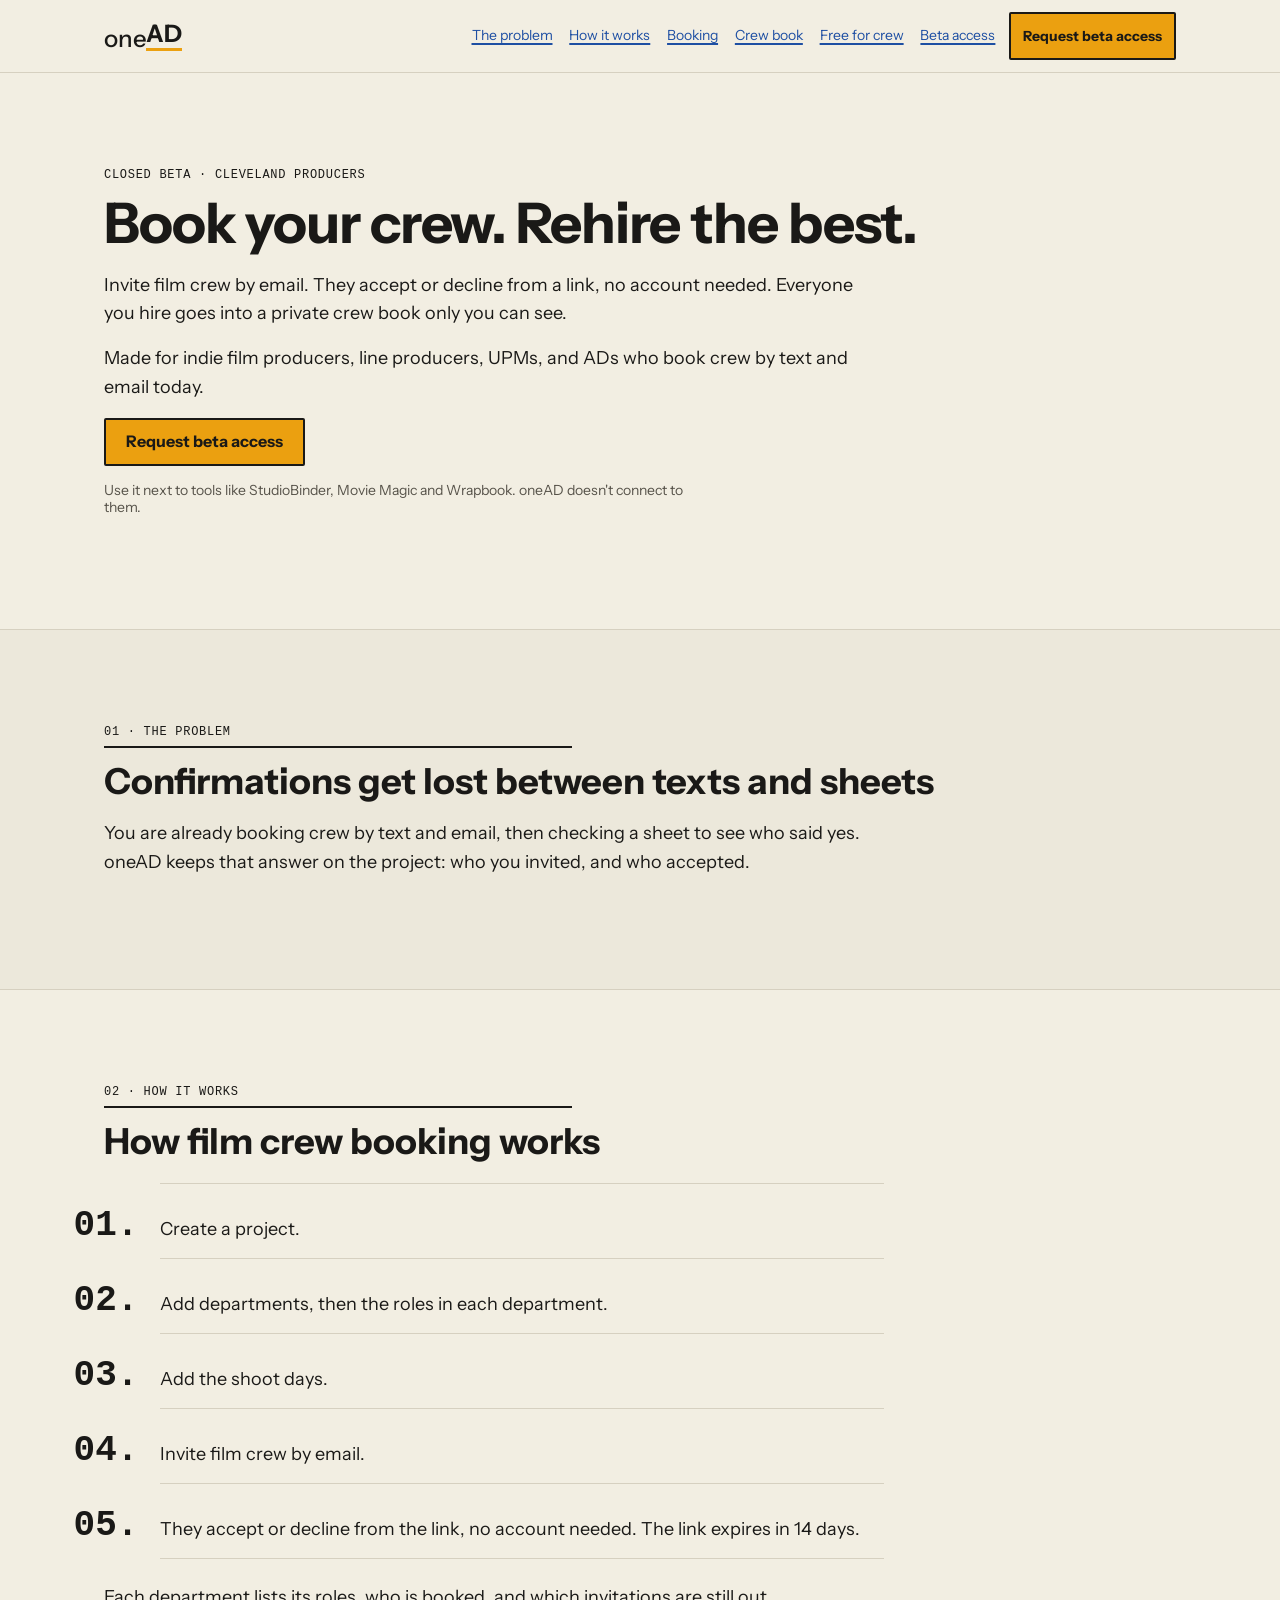
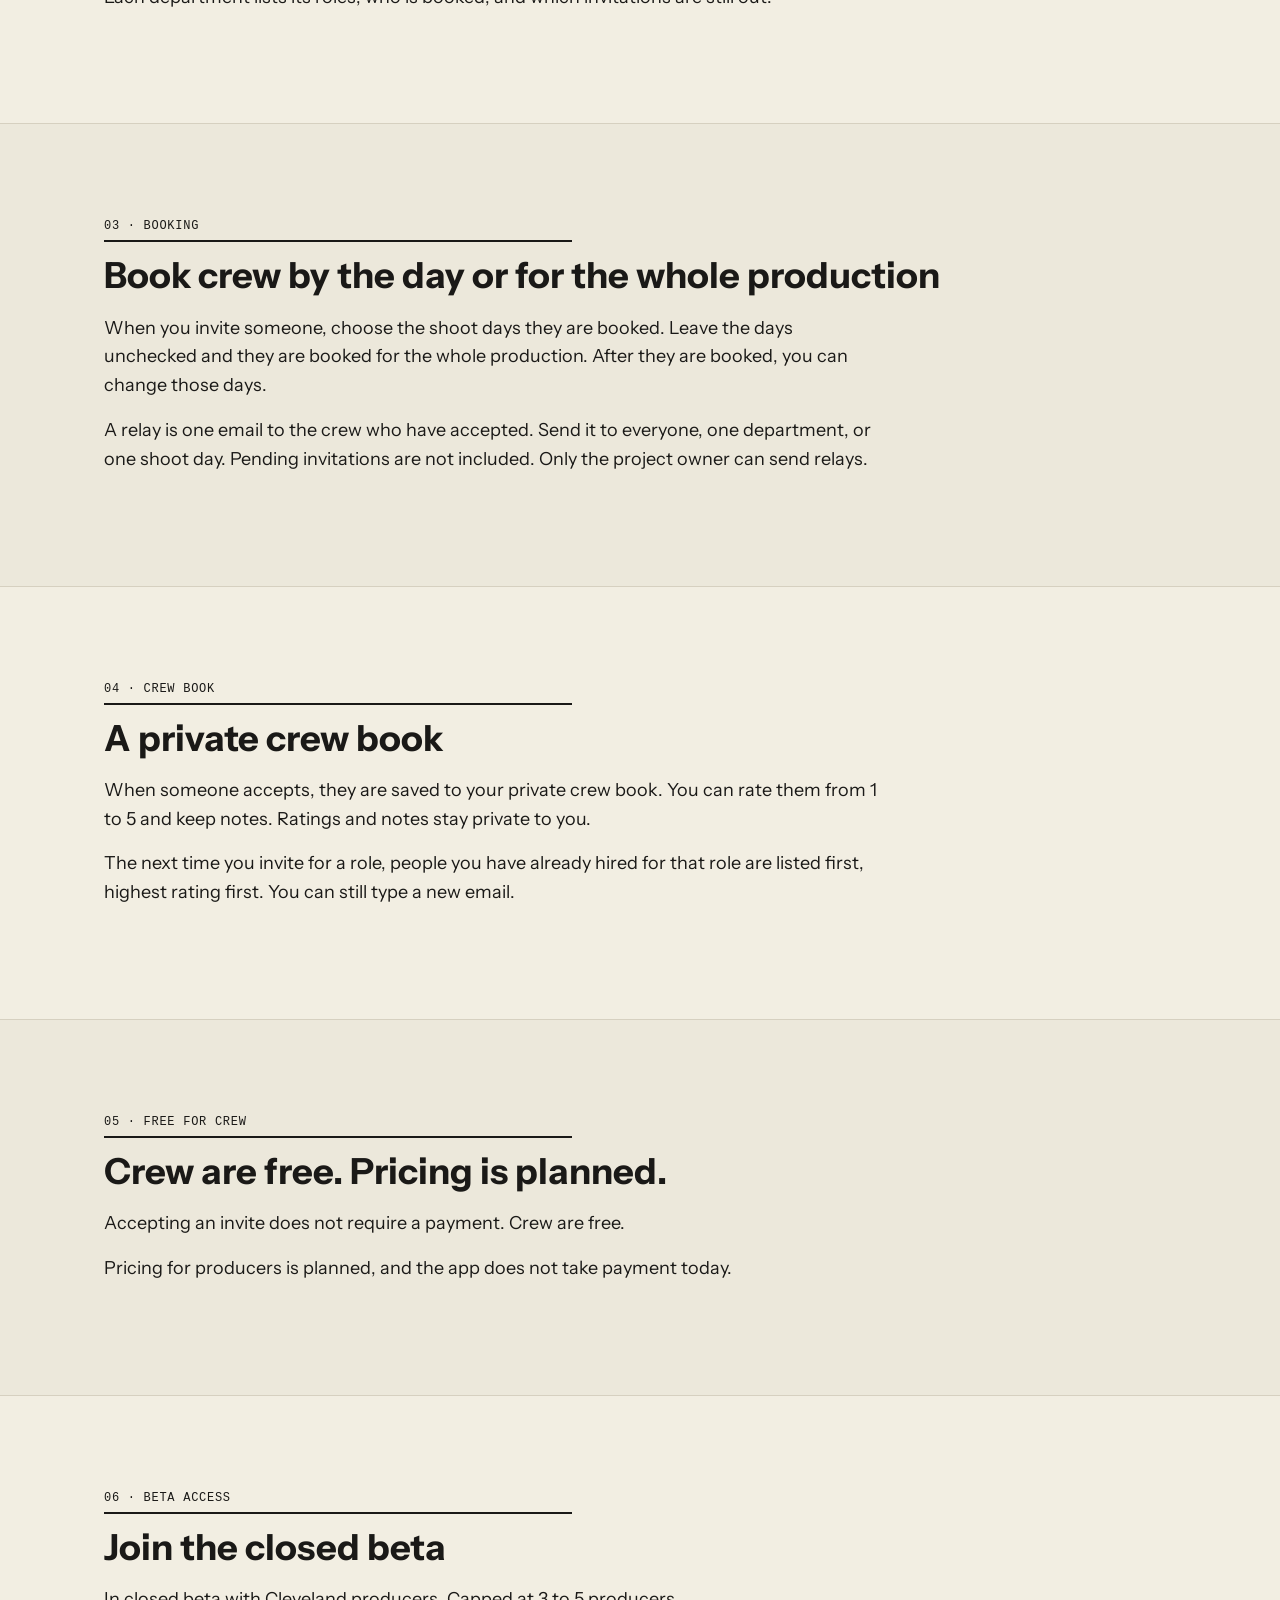
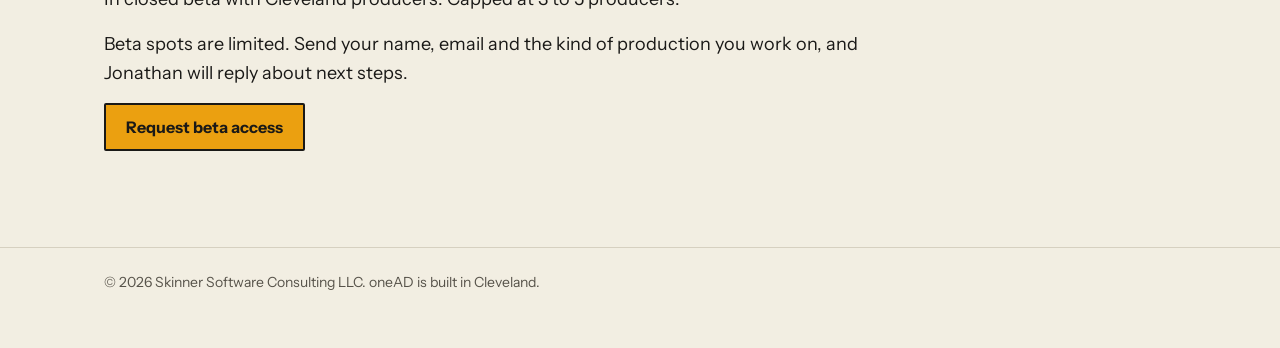
==== commit b8e46777: "feat: polish homepage copy and layout Apply the approved copy and layout edits from #6 and refresh t" ====
--- a/index.html
+++ b/index.html
@@ -2,11 +2,11 @@
 <html lang="en">
 <head>
     <meta charset="UTF-8">
-    <title>oneAD: Crew Booking for Film Productions</title>
+    <title>oneAD: Crew Booking Software for Film Productions</title>
     <meta name="viewport" content="width=device-width, initial-scale=1">
     <meta name="description" content="Invite film crew by email, book them by shoot day or the whole production, and keep a private rehire list. Crew accept by link, no account. Free for crew.">
     <link rel="canonical" href="https://oneadapp.com/">
-    <meta property="og:title" content="oneAD: Crew Booking for Film Productions">
+    <meta property="og:title" content="oneAD: Crew Booking Software for Film Productions">
     <meta property="og:description" content="Invite film crew by email, book them by shoot day or the whole production, and keep a private rehire list. Crew accept by link, no account. Free for crew.">
     <meta property="og:type" content="website">
     <meta property="og:url" content="https://oneadapp.com/">
@@ -433,6 +433,9 @@
             font-size: 0.875rem;
             line-height: 1.25;
         }
+        .hero .note {
+            margin-top: 1rem;
+        }
         .label {
             margin: 0 0 0.75rem;
             padding-bottom: 0.5rem;
@@ -450,18 +453,9 @@
         #crew-book .label::before { content: "04 · Crew book"; }
         #free-for-crew .label::before { content: "05 · Free for crew"; }
         #request-access .label::before { content: "06 · Beta access"; }
-        .beta-badge {
-            display: inline-block;
-            margin: 0 0 1rem;
-            padding: 0.4rem 0.75rem;
-            border: 1px solid var(--foreground);
-            border-radius: 999px;
-            color: var(--foreground);
-            background: transparent;
-            font-family: var(--font-mono);
-            font-size: 0.75rem;
-            font-weight: 500;
-            line-height: 1.4;
+        .hero .label {
+            border-bottom: 0;
+            padding-bottom: 0;
         }
         .cta-button,
         .form-submit,
@@ -537,10 +531,6 @@
             font-family: var(--font-mono);
             font-size: clamp(1.75rem, 1.4rem + 1.5vw, 2.25rem);
             font-weight: 700;
-        }
-        .byline {
-            margin-top: 1.5rem;
-            font-weight: 500;
         }
         dialog {
             width: min(440px, calc(100% - 32px));
@@ -695,18 +685,18 @@
     <main>
         <section class="hero" id="top" tabindex="-1">
             <div class="wrap">
-                <p class="beta-badge">In closed beta with Cleveland producers. Capped at 3 to 5 producers.</p>
+                <p class="label">Closed beta · Cleveland producers</p>
                 <h1>Book your crew. Rehire the best.</h1>
-                <p class="lede">
-                    Invite crew by email. They accept or decline from a link, no account needed. Everyone you hire goes into a private rehire list only you can see. Crew are free.
-                </p>
+                <p>
+                    Invite film crew by email. They accept or decline from a link, no account needed. Everyone you hire goes into a private crew book only you can see.
+                </p>
+                <p>
+                    Made for indie film producers, line producers, UPMs, and ADs who book crew by text and email today.
+                </p>
+                <a class="cta-button" href="#beta-dialog">Request beta access</a>
                 <p class="note">
-                    Works alongside the tools you already use, like StudioBinder, Movie Magic and Wrapbook.
-                </p>
-                <p>
-                    Made for indie producers, line producers, UPMs, and ADs who book crew by text and email today.
-                </p>
-                <a class="cta-button" href="#beta-dialog">Request beta access</a>
+                    Use it next to tools like StudioBinder, Movie Magic and Wrapbook. oneAD doesn't connect to them.
+                </p>
             </div>
         </section>
 
@@ -723,13 +713,13 @@
         <section class="sheet" id="how-it-works">
             <div class="wrap">
                 <div class="label" aria-hidden="true"></div>
-                <h2>How it works</h2>
+                <h2>How film crew booking works</h2>
                 <ol class="steps">
                     <li>Create a project.</li>
                     <li>Add departments, then the roles in each department.</li>
                     <li>Add the shoot days.</li>
-                    <li>Invite crew by email.</li>
-                    <li>They accept or decline from the link. No account is required. The link expires in 14 days.</li>
+                    <li>Invite film crew by email.</li>
+                    <li>They accept or decline from the link, no account needed. The link expires in 14 days.</li>
                 </ol>
                 <p>
                     Each department lists its roles, who is booked, and which invitations are still out.
@@ -740,12 +730,12 @@
         <section class="band" id="booking">
             <div class="wrap">
                 <div class="label" aria-hidden="true"></div>
-                <h2>A day, or the whole production</h2>
+                <h2>Book crew by the day or for the whole production</h2>
                 <p>
                     When you invite someone, choose the shoot days they are booked. Leave the days unchecked and they are booked for the whole production. After they are booked, you can change those days.
                 </p>
                 <p>
-                    Relay: one email to the crew who have accepted. Send it to everyone, one department, or one shoot day. Pending invitations are not included. Relays go out from the project owner.
+                    A relay is one email to the crew who have accepted. Send it to everyone, one department, or one shoot day. Pending invitations are not included. Only the project owner can send relays.
                 </p>
             </div>
         </section>
@@ -771,7 +761,7 @@
                     Accepting an invite does not require a payment. Crew are free.
                 </p>
                 <p>
-                    Pricing for producers is planned. No prices are shown here, and the app does not take payment today.
+                    Pricing for producers is planned, and the app does not take payment today.
                 </p>
             </div>
         </section>
@@ -779,13 +769,12 @@
         <section class="sheet" id="request-access">
             <div class="wrap">
                 <div class="label" aria-hidden="true"></div>
-                <h2>Request beta access</h2>
-                <p class="beta-badge">In closed beta with Cleveland producers. Capped at 3 to 5 producers.</p>
-                <p>
-                    oneAD is invite-only right now. Request access and Jonathan will follow up.
+                <h2>Join the closed beta</h2>
+                <p>In closed beta with Cleveland producers. Capped at 3 to 5 producers.</p>
+                <p>
+                    Beta spots are limited. Send your name, email and the kind of production you work on, and Jonathan will reply about next steps.
                 </p>
                 <a class="cta-button" href="#beta-dialog">Request beta access</a>
-                <p class="byline">Built by Jonathan Skinner, Skinner Consulting, Cleveland.</p>
             </div>
         </section>
     </main>
@@ -820,7 +809,7 @@
 
     <footer>
         <div class="footer-inner">
-            &copy; 2026 oneAD. Built by Jonathan Skinner, Skinner Consulting, Cleveland.
+            &copy; 2026 Skinner Software Consulting LLC. oneAD is built in Cleveland.
         </div>
     </footer>
 
